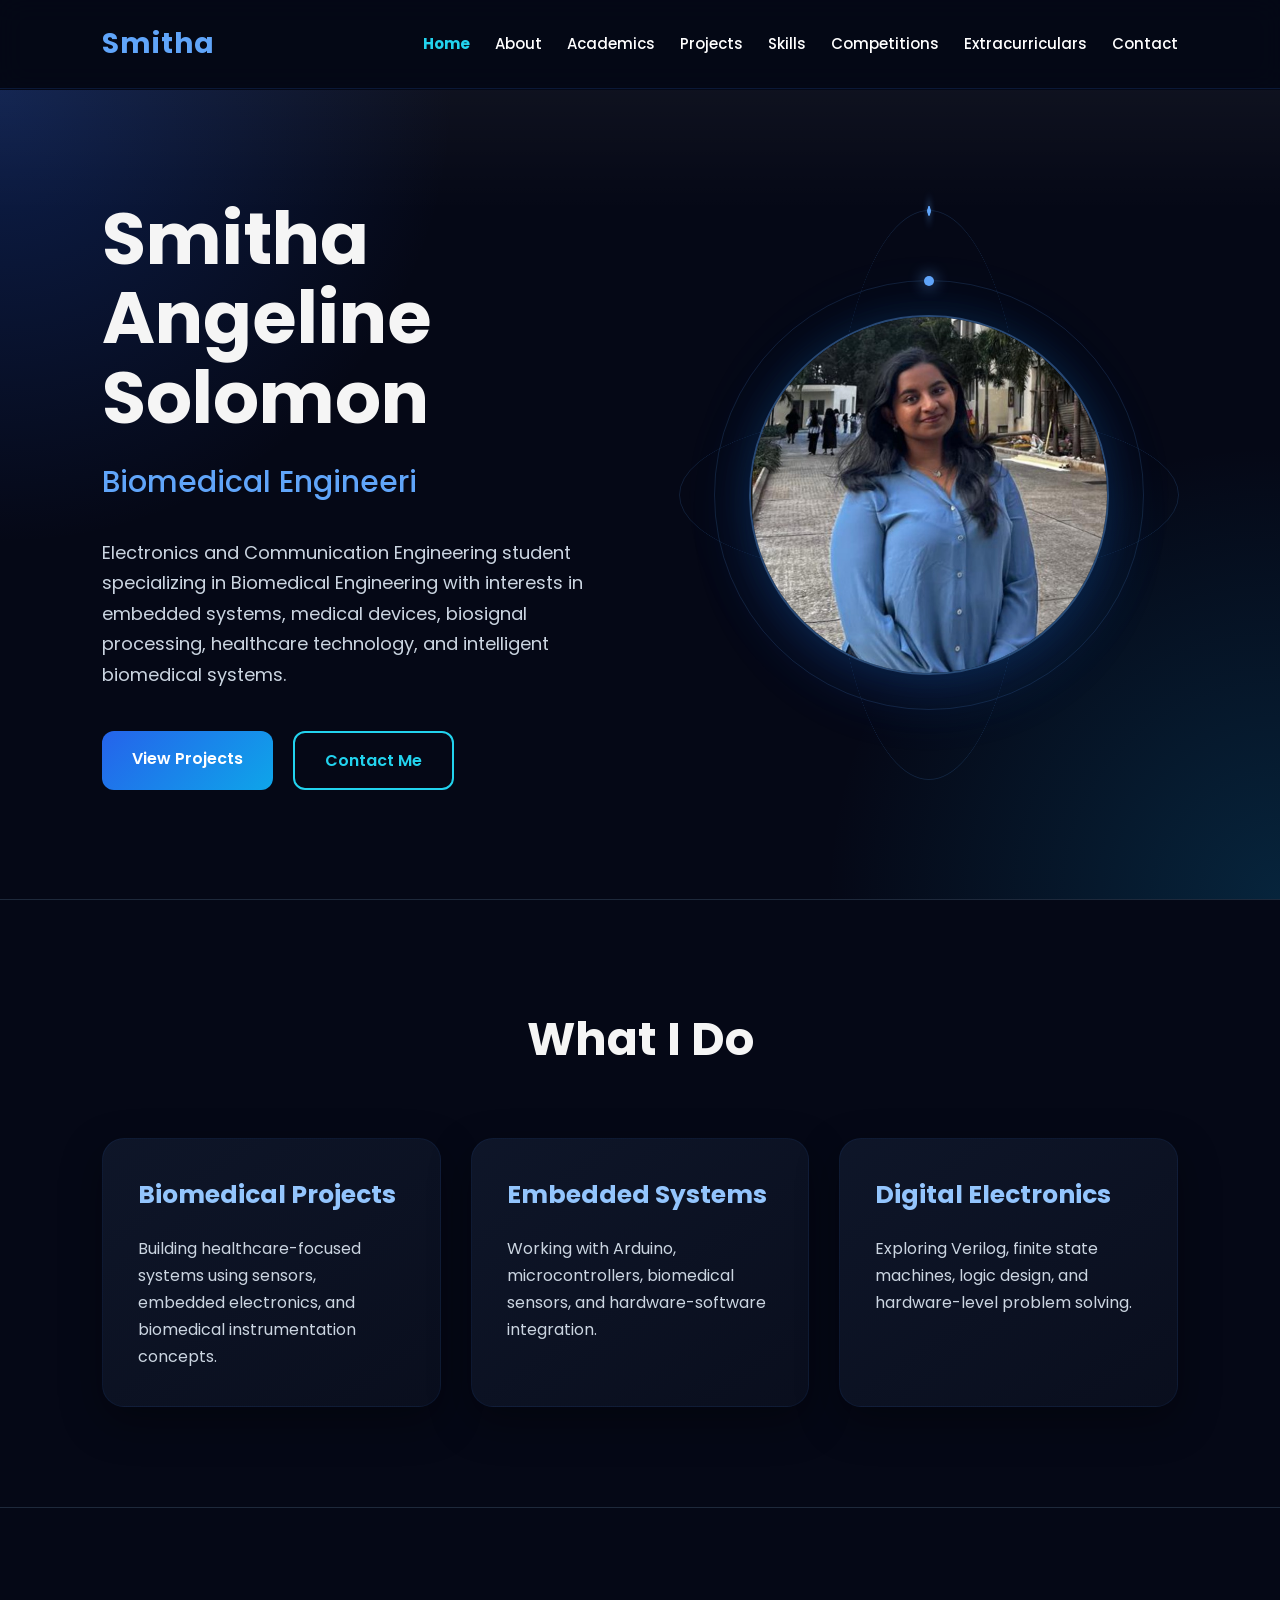
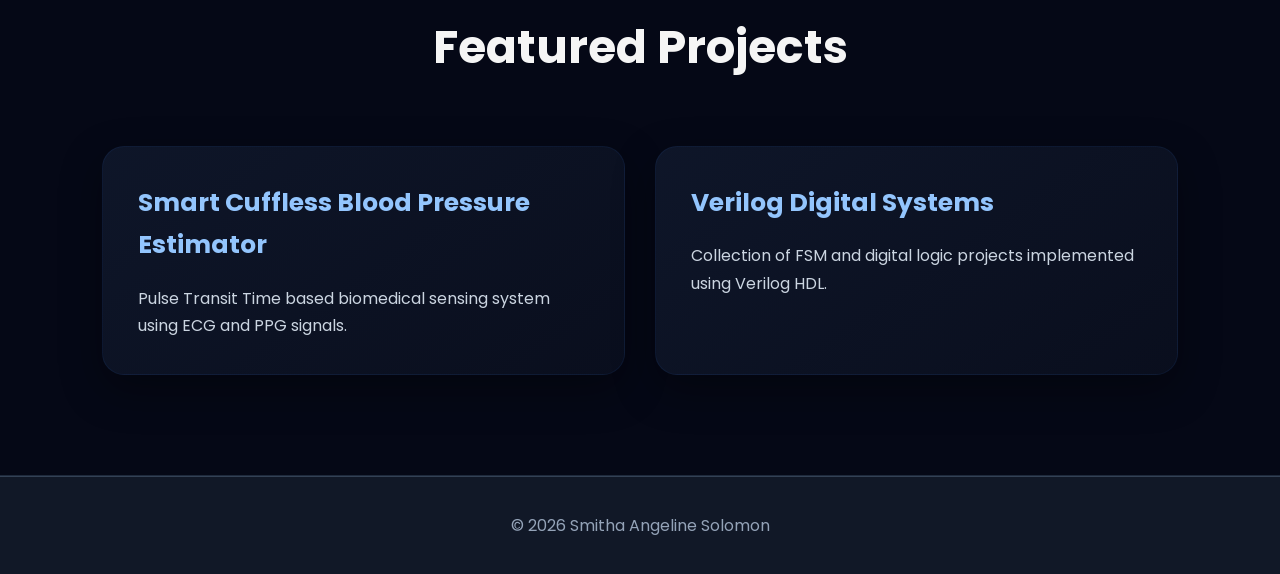
==== index.html @ 2425f406 "New Additions" ====
<!DOCTYPE html>
<html lang="en">

<head>
  <meta charset="UTF-8">
  <meta name="viewport" content="width=device-width, initial-scale=1.0">

  <title>Smitha Angeline Solomon | Portfolio</title>

  <link rel="stylesheet" href="style.css">
</head>

<body>

  <!-- NAVBAR -->

  <nav>
    <div class="logo">
      Smitha
    </div>

    <ul>
      <li><a href="index.html">Home</a></li>
      <li><a href="about.html">About</a></li>
      <li><a href="academics.html">Academics</a></li>
      <li><a href="projects.html">Projects</a></li>
      <li><a href="skills.html">Skills</a></li>
      <li><a href="competitions.html">Competitions</a></li>
      <li><a href="extracurriculars.html">Extracurriculars</a></li>
      <li><a href="contact.html">Contact</a></li>
    </ul>
  </nav>

  <!-- HERO SECTION -->

  <section class="hero">

    <div class="hero-text">

      <h1>
        Smitha Angeline Solomon
      </h1>

      <h2>
      </h2>

      <p>
        Electronics and Communication Engineering student specializing in Biomedical Engineering with interests in embedded systems, medical devices, biosignal processing, healthcare technology, and intelligent biomedical systems.
      </p>

      <div class="hero-buttons">

        <a href="projects.html" class="btn">
          View Projects
        </a>

        <a href="contact.html" class="btn-secondary">
          Contact Me
        </a>

      </div>

    </div>

    <div class="hero-image">

  <!-- GLOW -->

  <div class="profile-glow"></div>

  <!-- ORBIT RINGS -->

  <div class="orbit orbit1"></div>
  <div class="orbit orbit2"></div>
  <div class="orbit orbit3"></div>



  <!-- PROFILE IMAGE -->

  <img 
    src="images/profile.jpg" 
    alt="Profile Picture"
  >

</div>

  </section>

  <!-- HIGHLIGHTS -->

  <section class="highlights">

    <h2 class="section-title">
      What I Do
    </h2>

    <div class="card-container">

      <div class="card">

        <h3>
          Biomedical Projects
        </h3>

        <p>
          Building healthcare-focused systems using sensors, embedded electronics, and biomedical instrumentation concepts.
        </p>

      </div>

      <div class="card">

        <h3>
          Embedded Systems
        </h3>

        <p>
          Working with Arduino, microcontrollers, biomedical sensors, and hardware-software integration.
        </p>

      </div>

      <div class="card">

        <h3>
          Digital Electronics
        </h3>

        <p>
          Exploring Verilog, finite state machines, logic design, and hardware-level problem solving.
        </p>

      </div>

    </div>

  </section>

  <!-- FEATURED PROJECTS -->

  <section class="featured-projects">

    <h2 class="section-title">
      Featured Projects
    </h2>

    <div class="card-container">

      <div class="project-card">

        <h3>
          Smart Cuffless Blood Pressure Estimator
        </h3>

        <p>
          Pulse Transit Time based biomedical sensing system using ECG and PPG signals.
        </p>

      </div>

      <div class="project-card">

        <h3>
          Verilog Digital Systems
        </h3>

        <p>
          Collection of FSM and digital logic projects implemented using Verilog HDL.
        </p>

      </div>

    </div>

  </section>

  <!-- FOOTER -->

  <footer>

    <p>
      © 2026 Smitha Angeline Solomon
    </p>

  </footer>

  <script src="script.js"></script>

</body>

</html>
---- style.css ----
@import url('https://fonts.googleapis.com/css2?family=Poppins:wght@300;400;500;600;700&display=swap');

/* ========================================= */
/* GLOBAL RESET */
/* ========================================= */

* {
  margin: 0;
  padding: 0;
  box-sizing: border-box;
}

/* ========================================= */
/* BODY */
/* ========================================= */

body {
  background: #050816;

  color: #f5f5f5;

  font-family: 'Poppins', sans-serif;

  line-height: 1.7;

  overflow-x: hidden;

  padding-top: 90px;
}

/* ========================================= */
/* NAVBAR */
/* ========================================= */

nav {
  width: 100%;

  background: rgba(5, 8, 22, 0.88);

  backdrop-filter: blur(14px);

  border-bottom: 1px solid rgba(59, 130, 246, 0.15);

  display: flex;
  justify-content: space-between;
  align-items: center;

  padding: 20px 8%;

  position: fixed;
  top: 0;
  left: 0;

  z-index: 1000;
}

.logo {
  font-size: 28px;
  font-weight: 700;

  color: #60a5fa;

  letter-spacing: 1px;
}

nav ul {
  display: flex;

  align-items: center;

  gap: 25px;

  list-style: none;

  flex-wrap: wrap;
}

nav ul li a {
  text-decoration: none;

  color: white;

  font-size: 15px;
  font-weight: 500;

  transition: 0.3s ease;
}

nav ul li a:hover {
  color: #22d3ee;
}

/* ========================================= */
/* HERO SECTION */
/* ========================================= */

.hero {
  min-height: 90vh;

  display: flex;
  justify-content: space-between;
  align-items: center;

  gap: 80px;

  padding: 100px 8%;

  background:
    radial-gradient(circle at top left, rgba(37, 99, 235, 0.25), transparent 30%),
    radial-gradient(circle at bottom right, rgba(14, 165, 233, 0.18), transparent 30%),
    linear-gradient(to bottom, rgba(255,255,255,0.04), transparent 15%),
    #050816;
}

.hero-text {
  flex: 1;
}

.hero-text h1 {
  font-size: 72px;

  line-height: 1.1;

  margin-bottom: 20px;
}

.hero-text h2 {
  color: #60a5fa;

  font-size: 30px;

  margin-bottom: 30px;

  font-weight: 500;
}

.hero-text p {
  color: #cbd5e1;

  font-size: 18px;

  max-width: 700px;

  margin-bottom: 40px;
}

/* ========================================= */
/* HERO BUTTONS */
/* ========================================= */

.hero-buttons {
  display: flex;
  gap: 20px;

  flex-wrap: wrap;
}

.btn,
.btn-secondary {
  padding: 14px 30px;

  border-radius: 12px;

  text-decoration: none;

  font-weight: 600;

  transition: 0.3s ease;
}

.btn {
  background: linear-gradient(
    135deg,
    #2563eb,
    #0ea5e9
  );

  color: white;
}

.btn:hover {
  transform: translateY(-5px);

  box-shadow:
    0 15px 35px rgba(37, 99, 235, 0.35);
}

.btn-secondary {
  border: 2px solid #22d3ee;
  color: #22d3ee;
}

.btn-secondary:hover {
  background-color: #22d3ee;
  color: black;

  transform: translateY(-5px);
}

/* ========================================= */
/* HERO IMAGE */
/* ========================================= */

.hero-image {
  flex: 1;

  display: flex;
  justify-content: center;
  align-items: center;

  position: relative;
  overflow: visible;
}

/* ========================================= */
/* MOVING GLOW */
/* ========================================= */

.profile-glow {
  position: absolute;

  width: 420px;
  height: 420px;

  border-radius: 50%;

  background:
    radial-gradient(
      circle,
      rgba(37, 99, 235, 0.35),
      rgba(14, 165, 233, 0.12),
      transparent 70%
    );

  filter: blur(30px);

  z-index: 0;

  transition:
    transform 0.15s ease-out,
    opacity 0.3s ease;
}

/* ========================================= */
/* PROFILE IMAGE */
/* ========================================= */

.hero-image img {
  width: 360px;
  height: 360px;

  object-fit: cover;
  object-position: center;

  border-radius: 50%;

  border: 2px solid rgba(96, 165, 250, 0.4);

  box-shadow:
    0 20px 60px rgba(37, 99, 235, 0.18),
    0 0 40px rgba(14, 165, 233, 0.08);

  transition: 0.4s ease;

  position: relative;

  z-index: 2;
}

.hero-image img:hover {
  transform: scale(1.03);
}

.hero-image img {
  width: 360px;
  height: 360px;

  object-fit: cover;
  object-position: center;

  border-radius: 50%;

  border: 2px solid rgba(96, 165, 250, 0.4);

  box-shadow:
    0 20px 60px rgba(37, 99, 235, 0.18),
    0 0 40px rgba(14, 165, 233, 0.08);

  transition: 0.4s ease;
}

/* ========================================= */
/* GENERAL SECTIONS */
/* ========================================= */

section {
  padding: 100px 8%;

  border-bottom: 1px solid #1e293b;
}

.section-title {
  text-align: center;

  font-size: 46px;

  margin-bottom: 60px;
}

/* ========================================= */
/* PROJECT IMAGE */
/* ========================================= */

.project-image {
  width: 100%;
  height: 220px;

  object-fit: cover;

  border-radius: 14px;

  margin-bottom: 20px;

  border: 1px solid #334155;
}

/* ========================================= */
/* PROJECT LINKS */
/* ========================================= */

.project-links {
  margin-top: 25px;

  display: flex;
  gap: 15px;

  flex-wrap: wrap;
}

/* ========================================= */
/* GITHUB BUTTON */
/* ========================================= */

.github-btn {
  display: flex;
  align-items: center;
  gap: 10px;

  background-color: #0f172a;

  padding: 12px 18px;

  border-radius: 12px;

  text-decoration: none;

  color: white;

  font-weight: 500;

  border: 1px solid #334155;

  transition: 0.3s ease;
}

.github-btn:hover {
  border-color: #22d3ee;

  transform: translateY(-3px);
}

/* ========================================= */
/* GITHUB ICON */
/* ========================================= */

.github-btn {
  display: inline-flex;

  align-items: center;
  justify-content: center;

  gap: 12px;

  background: rgba(15, 23, 42, 0.9);

  padding: 14px 20px;

  border-radius: 14px;

  text-decoration: none;

  color: white;

  font-weight: 600;

  border: 1px solid rgba(59, 130, 246, 0.15);

  transition: 0.3s ease;
}
.github-btn:hover {
  background: rgba(30, 41, 59, 0.95);

  border-color: rgba(96, 165, 250, 0.4);

  transform: translateY(-4px);

  box-shadow:
    0 10px 25px rgba(37, 99, 235, 0.15);
}

.github-icon {
  width: 22px;
  height: 22px;

  display: flex;
  align-items: center;
  justify-content: center;

  color: white;

  flex-shrink: 0;
}

.github-icon svg {
  width: 100%;
  height: 100%;
}

/* ========================================= */
/* CARD LAYOUT */
/* ========================================= */

.card-container {
  display: grid;

  grid-template-columns: repeat(auto-fit, minmax(300px, 1fr));

  gap: 30px;
}

/* ========================================= */
/* CARDS */
/* ========================================= */

.card,
.project-card {
  background:
    linear-gradient(
      145deg,
      rgba(15, 23, 42, 0.95),
      rgba(10, 15, 30, 0.95)
    );

  border: 1px solid rgba(59, 130, 246, 0.08);

  padding: 35px;

  border-radius: 22px;

  transition: all 0.35s ease;

  box-shadow:
    0 15px 40px rgba(0,0,0,0.35);

  opacity: 0;
  transform: translateY(30px);
}

.card.show,
.project-card.show {
  opacity: 1;
  transform: translateY(0);
}

.card:hover,
.project-card:hover {
  transform: translateY(-10px);

  border-color: rgba(96, 165, 250, 0.35);

  box-shadow:
    0 20px 50px rgba(37, 99, 235, 0.12);
}

.card h3,
.project-card h3 {
  color: #93c5fd;

  margin-bottom: 18px;

  font-size: 25px;
}

.card p,
.project-card p,
.card li,
.project-card li {
  color: #cbd5e1;
}

/* ========================================= */
/* PROJECT IMAGES */
/* ========================================= */

.project-card img {
  width: 100%;

  border-radius: 14px;

  margin-bottom: 20px;
}

/* ========================================= */
/* LISTS */
/* ========================================= */

.skills-list,
.course-list {
  padding-left: 20px;
}

.skills-list li,
.course-list li {
  margin-bottom: 12px;
}

/* ========================================= */
/* CONTACT FORM */
/* ========================================= */

form {
  display: flex;
  flex-direction: column;

  gap: 20px;
}

.input-field {
  width: 100%;

  padding: 16px;

  border: none;
  border-radius: 12px;

  background-color: #334155;

  color: white;

  font-size: 16px;

  outline: none;
}

.input-field::placeholder {
  color: #cbd5e1;
}

textarea {
  resize: vertical;
}

/* ========================================= */
/* FOOTER */
/* ========================================= */

footer {
  text-align: center;

  padding: 35px;

  background-color: #111827;

  border-top: 1px solid #334155;
}

footer p {
  color: #94a3b8;
}

/* ========================================= */
/* SCROLL BUTTON */
/* ========================================= */

#scrollTopBtn {
  position: fixed;

  bottom: 30px;
  right: 30px;

  width: 55px;
  height: 55px;

  border-radius: 50%;

  border: none;

  background-color: #22d3ee;

  color: black;

  font-size: 24px;
  font-weight: bold;

  cursor: pointer;

  display: none;

  transition: 0.3s ease;

  z-index: 1000;
}

#scrollTopBtn:hover {
  transform: scale(1.1);
}

/* ========================================= */
/* RESPONSIVE DESIGN */
/* ========================================= */

@media (max-width: 1000px) {

  .hero {
    flex-direction: column;

    text-align: center;
  }

  .hero-buttons {
    justify-content: center;
  }

  .hero-text h1 {
    font-size: 52px;
  }

  .hero-text h2 {
    font-size: 26px;
  }

  .hero-image img {
    width: 280px;
    height: 280px;
  }

}

@media (max-width: 750px) {

  nav {
    flex-direction: column;

    gap: 20px;
  }

  nav ul {
    justify-content: center;
  }

  .hero-text h1 {
    font-size: 42px;
  }

  .section-title {
    font-size: 36px;
  }

  .card,
  .project-card {
    padding: 28px;
  }

}
/* ========================================= */
/* ORBIT RINGS */
/* ========================================= */

.orbit {
  position: absolute;

  border-radius: 50%;

  border: 1px solid rgba(96, 165, 250, 0.15);

  z-index: 1;

  animation: rotateOrbit linear infinite;
}

/* RING 1 */

.orbit1 {
  width: 430px;
  height: 430px;

  animation-duration: 18s;
}

/* RING 2 */

.orbit2 {
  width: 500px;
  height: 500px;

  animation-duration: 24s;

  transform: rotateX(70deg);
}

/* RING 3 */

.orbit3 {
  width: 570px;
  height: 570px;

  animation-duration: 30s;

  transform: rotateY(70deg);
}



/* ========================================= */
/* ORBIT ANIMATION */
/* ========================================= */

@keyframes rotateOrbit {

  from {
    transform: rotate(0deg);
  }

  to {
    transform: rotate(360deg);
  }

}

/* ========================================= */
/* PARTICLE BASE */
/* ========================================= */

.orbit {
  position: absolute;

  border-radius: 50%;

  border: 1px solid rgba(96, 165, 250, 0.15);

  display: flex;
  justify-content: center;
  align-items: center;

  animation: rotateOrbit linear infinite;
}

/* ========================================= */
/* PARTICLES INSIDE RINGS */
/* ========================================= */

.orbit::before {
  content: "";

  position: absolute;

  top: -5px;

  width: 10px;
  height: 10px;

  border-radius: 50%;

  background: #60a5fa;

  box-shadow:
    0 0 15px rgba(96, 165, 250, 0.9);
}

/* ========================================= */
/* RING 1 */
/* ========================================= */

.orbit1 {
  width: 430px;
  height: 430px;

  animation-duration: 12s;
}

/* ========================================= */
/* RING 2 */
/* ========================================= */

.orbit2 {
  width: 500px;
  height: 500px;

  animation-duration: 18s;

  animation-direction: reverse;
}

/* ========================================= */
/* RING 3 */
/* ========================================= */

.orbit3 {
  width: 570px;
  height: 570px;

  animation-duration: 24s;
}
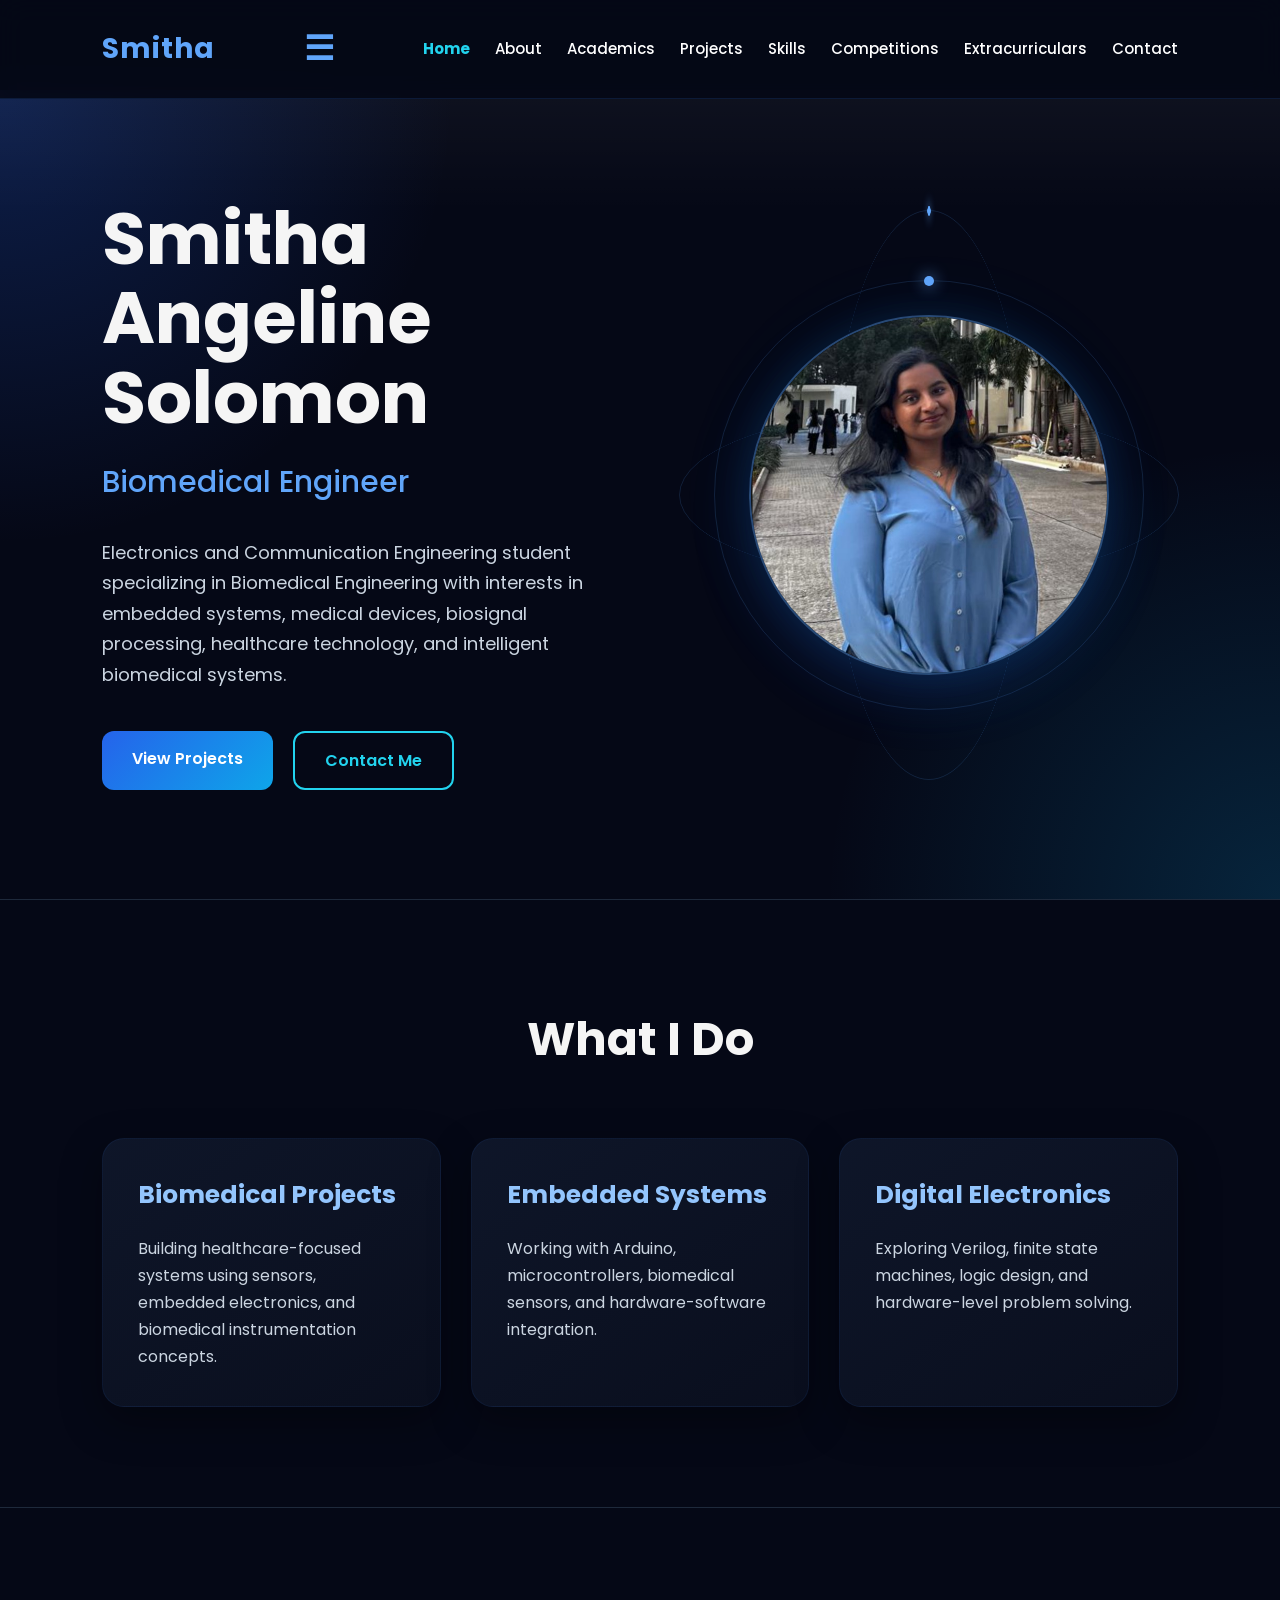
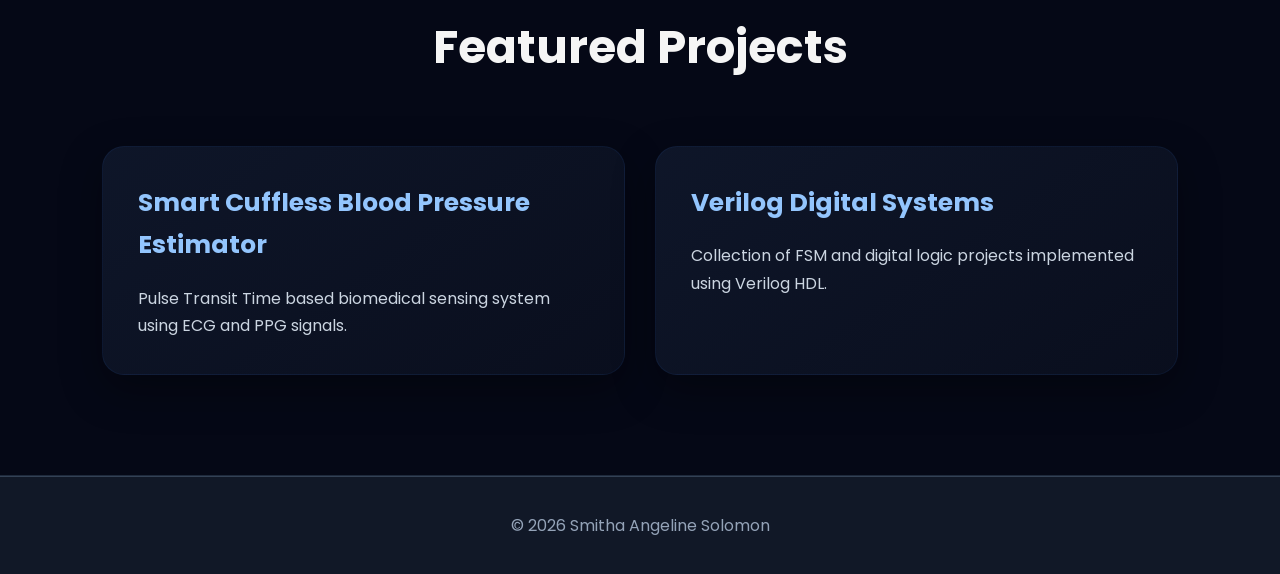
==== commit b7c38be5: "link updation" ====
--- a/index.html
+++ b/index.html
@@ -7,6 +7,11 @@
 
   <title>Smitha Angeline Solomon | Portfolio</title>
 
+  <link
+  rel="stylesheet"
+  href="https://cdnjs.cloudflare.com/ajax/libs/font-awesome/6.5.1/css/all.min.css"
+/>
+
   <link rel="stylesheet" href="style.css">
 </head>
 
@@ -18,6 +23,11 @@
     <div class="logo">
       Smitha
     </div>
+    <div class="menu-toggle">
+
+  ☰
+
+</div>
 
     <ul>
       <li><a href="index.html">Home</a></li>
--- a/style.css
+++ b/style.css
@@ -810,4 +810,342 @@
   height: 570px;
 
   animation-duration: 24s;
+}
+
+/* ========================================= */
+/* MOBILE NAVIGATION */
+/* ========================================= */
+
+@media screen and (max-width: 768px) {
+
+  nav {
+    padding: 18px 6%;
+
+    flex-direction: row;
+  }
+
+  .menu-toggle {
+    display: block;
+  }
+
+  nav ul {
+    position: absolute;
+
+    top: 100%;
+
+    left: 0;
+
+    width: 100%;
+
+    background: rgba(5, 8, 22, 0.98);
+
+    backdrop-filter: blur(12px);
+
+    flex-direction: column;
+
+    gap: 25px;
+
+    padding: 30px 0;
+
+    display: none;
+  }
+
+  nav ul.active {
+    display: flex;
+  }
+
+  nav ul li a {
+    font-size: 18px;
+  }
+
+  /* HERO */
+
+  .hero {
+  flex-direction: column;
+
+  text-align: center;
+
+  gap: 90px;
+
+  padding-top: 60px;
+}
+
+  .hero-text h1 {
+    font-size: 42px;
+
+    line-height: 1.1;
+  }
+
+  .hero-text h2 {
+    font-size: 22px;
+  }
+
+  .hero-text p {
+    font-size: 16px;
+  }
+
+  .hero-buttons {
+    justify-content: center;
+  }
+
+  /* PROFILE IMAGE */
+
+  .hero-image img {
+    width: 200px;
+    height: 200px;
+  }
+
+  /* ORBITS */
+
+  .orbit1 {
+  width: 250px;
+  height: 250px;
+}
+
+  .orbit2 {
+  width: 300px;
+  height: 300px;
+}
+
+  .orbit3 {
+  width: 350px;
+  height: 350px;
+}
+
+  .profile-glow {
+    width: 280px;
+    height: 280px;
+  }
+
+}
+/* ========================================= */
+/* HAMBURGER MENU */
+/* ========================================= */
+
+.menu-toggle {
+  display: block;
+
+  font-size: 34px;
+
+  font-weight: 700;
+
+  color: #60a5fa;
+
+  cursor: pointer;
+
+  z-index: 2000;
+
+  user-select: none;
+}
+/* ========================================= */
+/* ACADEMIC CARDS */
+/* ========================================= */
+
+.academic-card {
+
+  position: relative;
+
+  overflow: hidden;
+
+  background:
+    linear-gradient(
+      145deg,
+      rgba(15, 23, 42, 0.98),
+      rgba(5, 10, 25, 0.98)
+    );
+
+  border: 1px solid rgba(96, 165, 250, 0.12);
+
+  border-radius: 28px;
+
+  padding: 40px;
+
+  transition: 0.4s ease;
+
+  box-shadow:
+    0 20px 50px rgba(0,0,0,0.35);
+
+}
+
+.academic-card:hover {
+
+  transform: translateY(-10px);
+
+  border-color: rgba(96, 165, 250, 0.35);
+
+  box-shadow:
+    0 25px 60px rgba(37, 99, 235, 0.16);
+
+}
+
+/* ========================================= */
+/* SMALL TOP LABEL */
+/* ========================================= */
+
+.academic-top {
+
+  color: #60a5fa;
+
+  font-size: 14px;
+
+  letter-spacing: 2px;
+
+  font-weight: 600;
+
+  margin-bottom: 18px;
+}
+
+/* ========================================= */
+/* TITLE */
+/* ========================================= */
+
+.academic-card h3 {
+
+  font-size: 42px;
+
+  color: white;
+
+  margin-bottom: 25px;
+
+  line-height: 1.1;
+}
+
+/* ========================================= */
+/* DESCRIPTION */
+/* ========================================= */
+
+.academic-card p {
+
+  color: #cbd5e1;
+
+  font-size: 17px;
+
+  line-height: 1.8;
+
+  margin-bottom: 40px;
+}
+
+/* ========================================= */
+/* GLOWING SCORE */
+/* ========================================= */
+
+.glow-score {
+
+  font-size: clamp(52px, 5vw, 68px);
+
+  font-weight: 700;
+
+  line-height: 1;
+
+  background:
+    linear-gradient(
+      180deg,
+      #ffffff,
+      #93c5fd
+    );
+
+  background-clip: text;
+
+  -webkit-background-clip: text;
+  -webkit-text-fill-color: transparent;
+
+  color: transparent;
+
+  text-shadow:
+    0 0 12px rgba(96, 165, 250, 0.35),
+    0 0 28px rgba(37, 99, 235, 0.18);
+
+  margin-bottom: 12px;
+}
+
+
+
+/* ========================================= */
+/* SCORE LABEL */
+/* ========================================= */
+
+.score-subtext {
+
+  color: #60a5fa;
+
+  font-size: 18px;
+
+  font-weight: 500;
+}
+
+/* ========================================= */
+/* MOBILE */
+/* ========================================= */
+
+@media screen and (max-width: 768px) {
+
+  .academic-card {
+
+    padding: 30px;
+  }
+
+  .academic-card h3 {
+
+    font-size: 34px;
+  }
+
+  .glow-score {
+
+    font-size: 72px;
+  }
+
+}
+
+#form-status {
+
+  margin-top: 20px;
+
+  font-size: 16px;
+
+  font-weight: 500;
+}
+
+.contact-link {
+
+  display: flex;
+
+  align-items: center;
+
+  gap: 12px;
+
+  padding: 14px 24px;
+
+  border-radius: 16px;
+
+  text-decoration: none;
+
+  color: white;
+
+  font-weight: 600;
+
+  background:
+    rgba(15, 23, 42, 0.95);
+
+  border:
+    1px solid rgba(96, 165, 250, 0.15);
+
+  transition: 0.3s ease;
+}
+
+.contact-link:hover {
+
+  transform: translateY(-4px);
+
+  border-color:
+    rgba(96, 165, 250, 0.4);
+
+  box-shadow:
+    0 10px 25px rgba(37, 99, 235, 0.15);
+}
+
+.contact-link i {
+
+  font-size: 20px;
+
+  color: #60a5fa;
 }
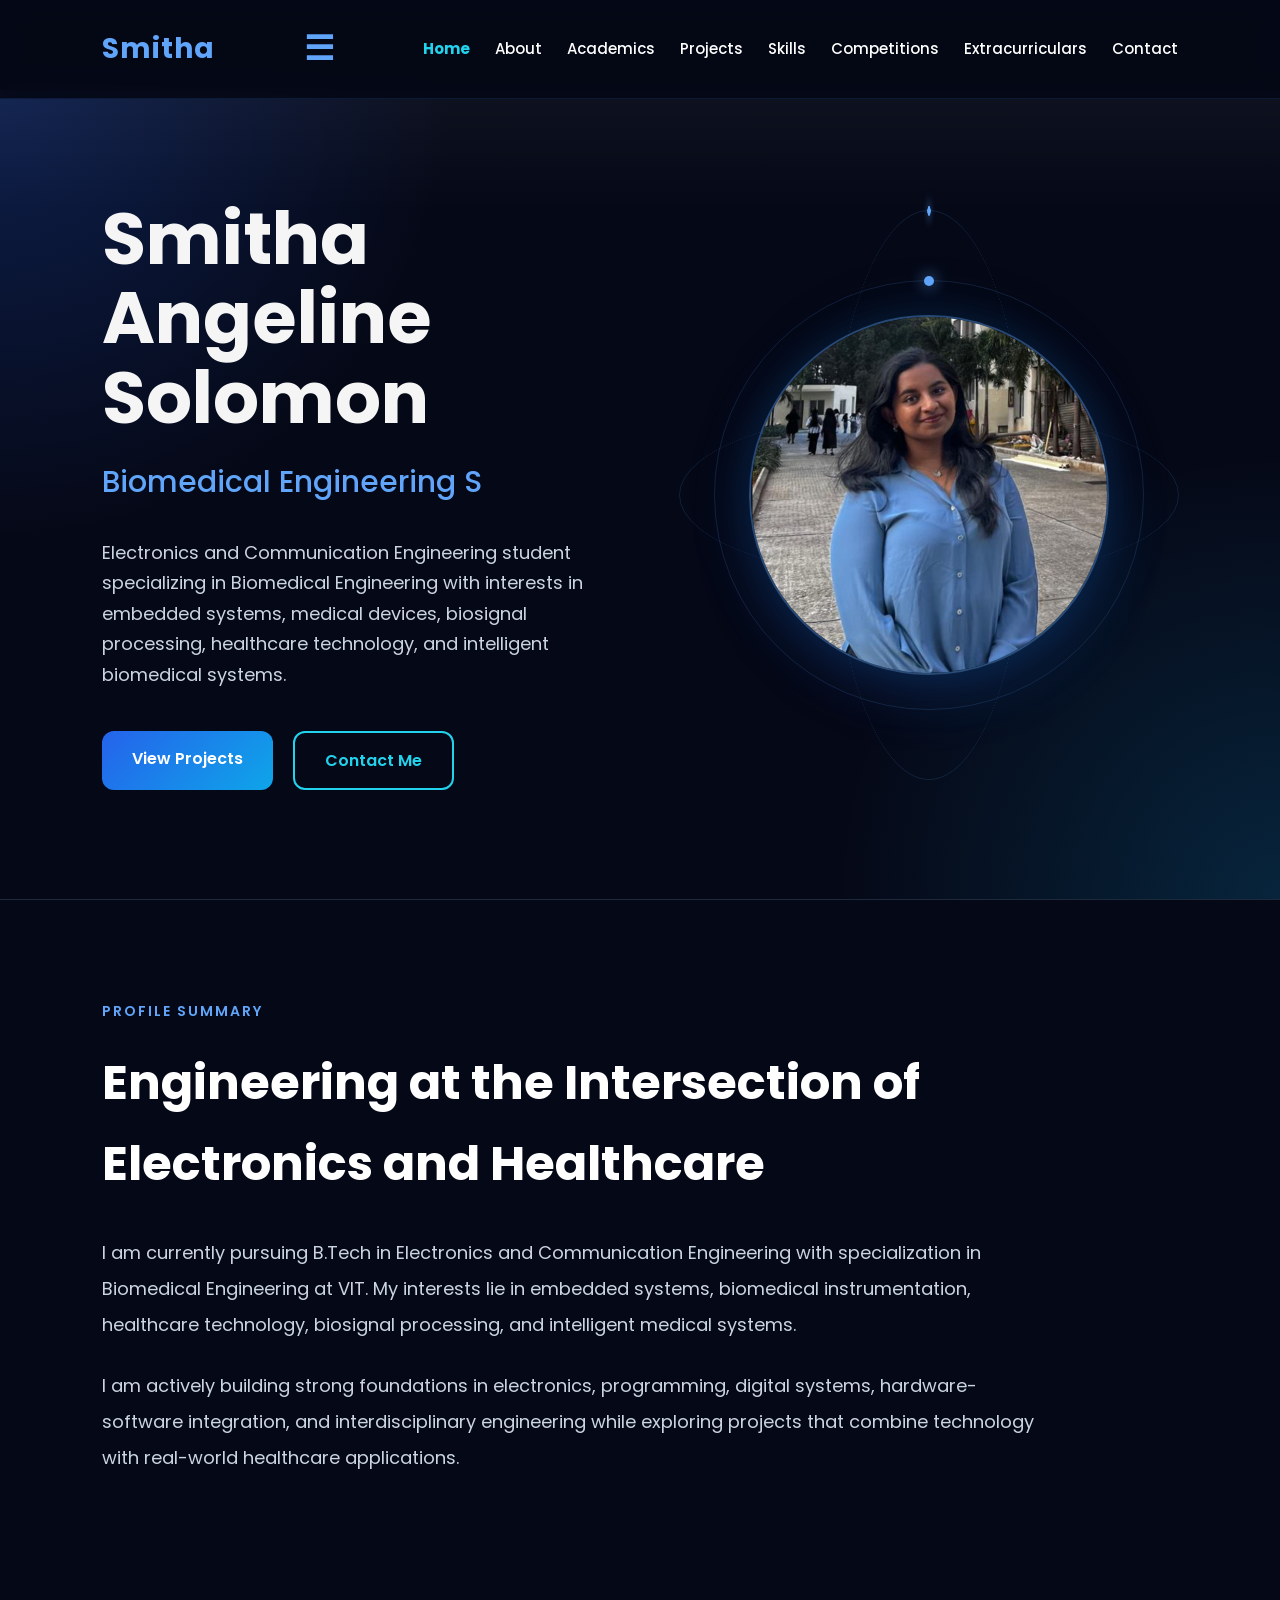
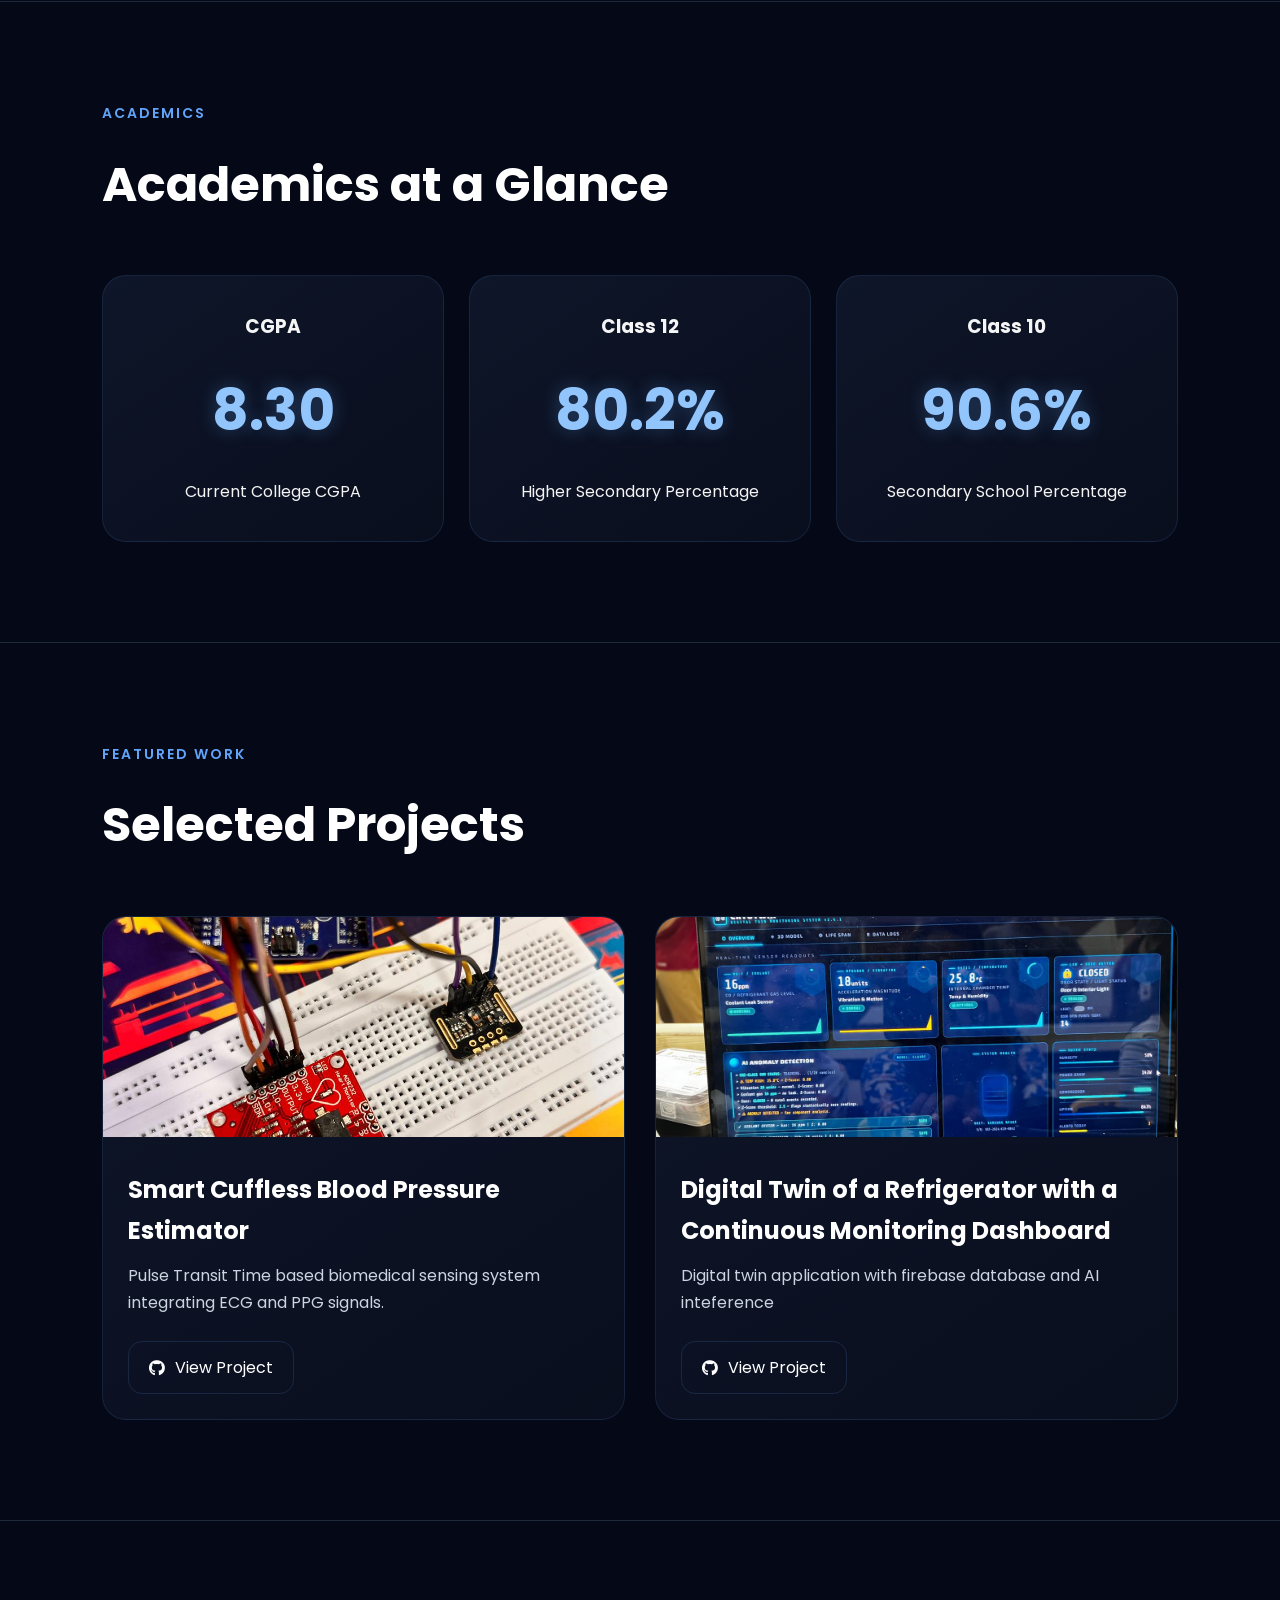
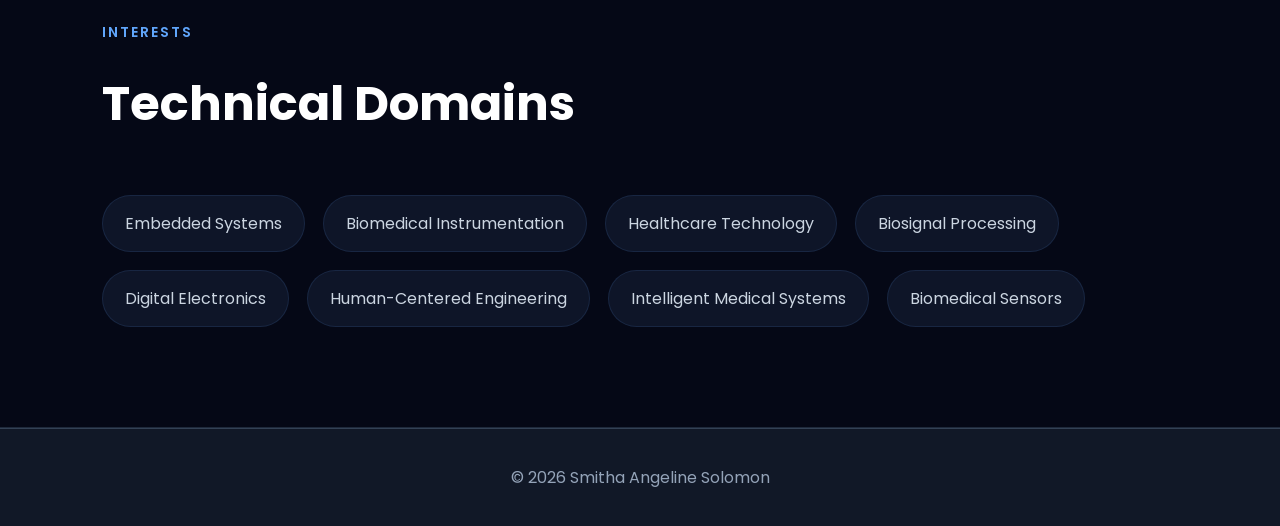
==== commit 0b1cbf8b: "new index" ====
--- a/index.html
+++ b/index.html
@@ -97,91 +97,247 @@
 
   </section>
 
-  <!-- HIGHLIGHTS -->
-
-  <section class="highlights">
-
-    <h2 class="section-title">
-      What I Do
+ <!-- ========================================= -->
+<!-- PROFESSIONAL SUMMARY -->
+<!-- ========================================= -->
+
+<section class="homepage-summary">
+
+  <div class="homepage-container">
+
+    <div class="section-tag">
+      PROFILE SUMMARY
+    </div>
+
+    <h2>
+      Engineering at the Intersection of Electronics and Healthcare
     </h2>
 
-    <div class="card-container">
-
-      <div class="card">
-
-        <h3>
-          Biomedical Projects
-        </h3>
-
-        <p>
-          Building healthcare-focused systems using sensors, embedded electronics, and biomedical instrumentation concepts.
-        </p>
-
+    <p>
+      I am currently pursuing B.Tech in Electronics and Communication Engineering with specialization in Biomedical Engineering at VIT. My interests lie in embedded systems, biomedical instrumentation, healthcare technology, biosignal processing, and intelligent medical systems.
+    </p>
+
+    <p>
+      I am actively building strong foundations in electronics, programming, digital systems, hardware-software integration, and interdisciplinary engineering while exploring projects that combine technology with real-world healthcare applications.
+    </p>
+
+  </div>
+
+</section>
+
+<!-- ========================================= -->
+<!-- ACADEMICS SNAPSHOT -->
+<!-- ========================================= -->
+
+<section class="quick-academics">
+
+  <div class="section-heading">
+
+    <div class="section-tag">
+      ACADEMICS
+    </div>
+
+    <h2>
+      Academics at a Glance
+    </h2>
+
+  </div>
+
+  <div class="quick-academic-grid">
+
+    <div class="quick-academic-card">
+
+      <h3>
+        CGPA
+      </h3>
+
+      <div class="quick-score">
+        8.30
       </div>
 
-      <div class="card">
-
-        <h3>
-          Embedded Systems
-        </h3>
-
-        <p>
-          Working with Arduino, microcontrollers, biomedical sensors, and hardware-software integration.
-        </p>
-
+      <p>
+        Current College CGPA
+      </p>
+
+    </div>
+
+    <div class="quick-academic-card">
+
+      <h3>
+        Class 12
+      </h3>
+
+      <div class="quick-score">
+        80.2%
       </div>
 
-      <div class="card">
-
-        <h3>
-          Digital Electronics
-        </h3>
-
-        <p>
-          Exploring Verilog, finite state machines, logic design, and hardware-level problem solving.
-        </p>
-
+      <p>
+        Higher Secondary Percentage
+      </p>
+
+    </div>
+
+    <div class="quick-academic-card">
+
+      <h3>
+        Class 10
+      </h3>
+
+      <div class="quick-score">
+        90.6%
       </div>
 
-    </div>
-
-  </section>
-
-  <!-- FEATURED PROJECTS -->
-
-  <section class="featured-projects">
-
-    <h2 class="section-title">
-      Featured Projects
+      <p>
+        Secondary School Percentage
+      </p>
+
+    </div>
+
+  </div>
+
+</section>
+
+<!-- ========================================= -->
+<!-- FEATURED PROJECTS -->
+<!-- ========================================= -->
+
+<section class="featured-projects">
+
+  <div class="section-heading">
+
+    <div class="section-tag">
+      FEATURED WORK
+    </div>
+
+    <h2>
+      Selected Projects
     </h2>
 
-    <div class="card-container">
-
-      <div class="project-card">
-
-        <h3>
-          Smart Cuffless Blood Pressure Estimator
-        </h3>
-
-        <p>
-          Pulse Transit Time based biomedical sensing system using ECG and PPG signals.
-        </p>
-
-      </div>
-
-      <div class="project-card">
-
-        <h3>
-          Verilog Digital Systems
-        </h3>
-
-        <p>
-          Collection of FSM and digital logic projects implemented using Verilog HDL.
-        </p>
-
-      </div>
-
-    </div>
+  </div>
+
+  <div class="featured-grid">
+
+    <!-- PROJECT 1 -->
+
+    <div class="featured-card">
+
+      <img
+        src="images/project1.jpeg"
+        alt="Project"
+      >
+
+      <h3>
+        Smart Cuffless Blood Pressure Estimator
+      </h3>
+
+      <p>
+        Pulse Transit Time based biomedical sensing system integrating ECG and PPG signals.
+      </p>
+
+      <a
+        href="https://github.com/Smitha-Angeline2000/ECG-Monitor"
+        target="_blank"
+        class="featured-btn"
+      >
+
+        <i class="fa-brands fa-github"></i>
+
+        View Project
+
+      </a>
+
+    </div>
+
+    <!-- PROJECT 2 -->
+
+    <div class="featured-card">
+
+      <img
+        src="images/project2.jpg"
+        alt="Project"
+      >
+
+      <h3>
+        Digital Twin of a Refrigerator with a Continuous Monitoring Dashboard
+      </h3>
+
+      <p>
+        Digital twin application with firebase database and AI inteference
+      </p>
+
+      <a
+        href="https://github.com/Smitha-Angeline2000/fridge-digital-twin"
+        target="_blank"
+        class="featured-btn"
+      >
+
+        <i class="fa-brands fa-github"></i>
+
+        View Project
+
+      </a>
+
+    </div>
+
+  </div>
+
+</section>
+
+<!-- ========================================= -->
+<!-- INTERESTS -->
+<!-- ========================================= -->
+
+<section class="interests-section">
+
+  <div class="section-heading">
+
+    <div class="section-tag">
+      INTERESTS
+    </div>
+
+    <h2>
+      Technical Domains
+    </h2>
+
+  </div>
+
+  <div class="interests-grid">
+
+    <div class="interest-pill">
+      Embedded Systems
+    </div>
+
+    <div class="interest-pill">
+      Biomedical Instrumentation
+    </div>
+
+    <div class="interest-pill">
+      Healthcare Technology
+    </div>
+
+    <div class="interest-pill">
+      Biosignal Processing
+    </div>
+
+    <div class="interest-pill">
+      Digital Electronics
+    </div>
+
+    <div class="interest-pill">
+      Human-Centered Engineering
+    </div>
+
+    <div class="interest-pill">
+      Intelligent Medical Systems
+    </div>
+
+    <div class="interest-pill">
+      Biomedical Sensors
+    </div>
+
+  </div>
+
+</section>
 
   </section>
 
--- a/style.css
+++ b/style.css
@@ -1148,4 +1148,260 @@
   font-size: 20px;
 
   color: #60a5fa;
+}
+
+/* ========================================= */
+/* EMAIL DISPLAY */
+/* ========================================= */
+
+.email-display {
+
+  margin-top: 30px;
+
+  display: flex;
+
+  align-items: center;
+
+  gap: 12px;
+
+  font-size: 18px;
+
+  color: #cbd5e1;
+
+  font-weight: 500;
+}
+
+.email-display i {
+
+  color: #60a5fa;
+
+  font-size: 20px;
+}
+
+/* ========================================= */
+/* HOMEPAGE LAYOUT */
+/* ========================================= */
+
+.homepage-container,
+.section-heading {
+  max-width: 1100px;
+  margin: auto;
+}
+
+.section-tag {
+  color: #60a5fa;
+
+  font-size: 14px;
+
+  letter-spacing: 2px;
+
+  font-weight: 600;
+
+  margin-bottom: 18px;
+}
+
+.section-heading h2,
+.homepage-summary h2 {
+  font-size: 48px;
+
+  margin-bottom: 30px;
+
+  color: white;
+}
+
+.homepage-summary p {
+  color: #cbd5e1;
+
+  font-size: 18px;
+
+  line-height: 2;
+
+  margin-bottom: 25px;
+
+  max-width: 950px;
+}
+
+/* ========================================= */
+/* QUICK ACADEMICS */
+/* ========================================= */
+
+.quick-academic-grid {
+  display: grid;
+
+  grid-template-columns: repeat(auto-fit, minmax(240px, 1fr));
+
+  gap: 25px;
+
+  margin-top: 50px;
+}
+
+.quick-academic-card {
+  background:
+    linear-gradient(
+      145deg,
+      rgba(15, 23, 42, 0.95),
+      rgba(10, 15, 30, 0.95)
+    );
+
+  border:
+    1px solid rgba(96, 165, 250, 0.12);
+
+  border-radius: 24px;
+
+  padding: 35px;
+
+  text-align: center;
+
+  transition: 0.3s ease;
+}
+
+.quick-academic-card:hover {
+  transform: translateY(-8px);
+
+  border-color:
+    rgba(96, 165, 250, 0.35);
+}
+
+.quick-score {
+  font-size: 56px;
+
+  font-weight: 700;
+
+  margin: 20px 0;
+
+  color: #93c5fd;
+
+  text-shadow:
+    0 0 18px rgba(96, 165, 250, 0.3);
+}
+
+/* ========================================= */
+/* FEATURED PROJECTS */
+/* ========================================= */
+
+.featured-grid {
+  display: grid;
+
+  grid-template-columns: repeat(auto-fit, minmax(320px, 1fr));
+
+  gap: 30px;
+
+  margin-top: 50px;
+}
+
+.featured-card {
+  background:
+    linear-gradient(
+      145deg,
+      rgba(15, 23, 42, 0.95),
+      rgba(10, 15, 30, 0.95)
+    );
+
+  border:
+    1px solid rgba(96, 165, 250, 0.12);
+
+  border-radius: 24px;
+
+  overflow: hidden;
+
+  transition: 0.3s ease;
+}
+
+.featured-card:hover {
+  transform: translateY(-10px);
+
+  border-color:
+    rgba(96, 165, 250, 0.35);
+}
+
+.featured-card img {
+  width: 100%;
+  height: 220px;
+
+  object-fit: cover;
+}
+
+.featured-card h3 {
+  padding: 25px 25px 10px;
+
+  color: white;
+
+  font-size: 24px;
+}
+
+.featured-card p {
+  padding: 0 25px;
+
+  color: #cbd5e1;
+
+  margin-bottom: 25px;
+}
+
+.featured-btn {
+  margin: 0 25px 25px;
+
+  display: inline-flex;
+
+  align-items: center;
+
+  gap: 10px;
+
+  padding: 12px 20px;
+
+  border-radius: 14px;
+
+  text-decoration: none;
+
+  color: white;
+
+  border:
+    1px solid rgba(96, 165, 250, 0.15);
+
+  transition: 0.3s ease;
+}
+
+.featured-btn:hover {
+  transform: translateY(-4px);
+
+  border-color:
+    rgba(96, 165, 250, 0.35);
+}
+
+/* ========================================= */
+/* INTERESTS */
+/* ========================================= */
+
+.interests-grid {
+  display: flex;
+
+  flex-wrap: wrap;
+
+  gap: 18px;
+
+  margin-top: 50px;
+}
+
+.interest-pill {
+  padding: 14px 22px;
+
+  border-radius: 999px;
+
+  background:
+    rgba(15, 23, 42, 0.95);
+
+  border:
+    1px solid rgba(96, 165, 250, 0.12);
+
+  color: #cbd5e1;
+
+  transition: 0.3s ease;
+}
+
+.interest-pill:hover {
+  transform: translateY(-4px);
+
+  border-color:
+    rgba(96, 165, 250, 0.35);
+
+  color: white;
 }
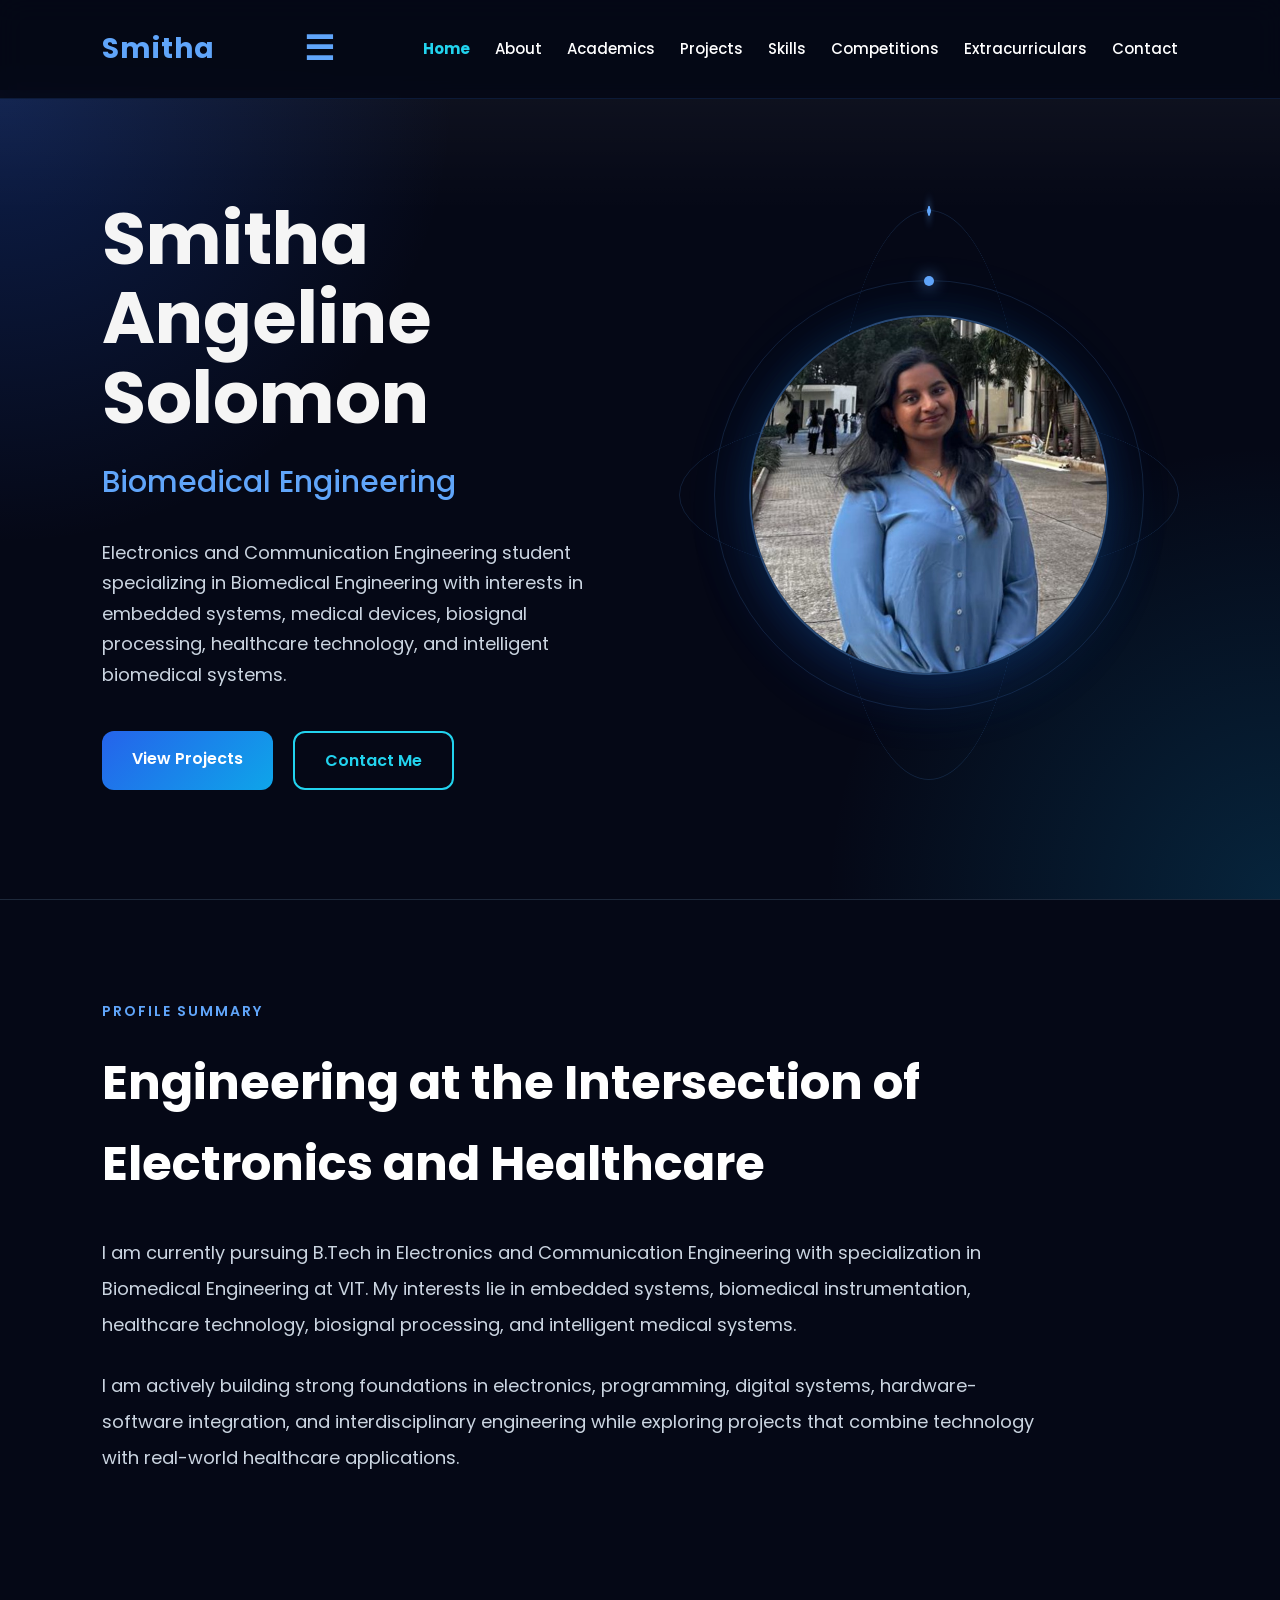
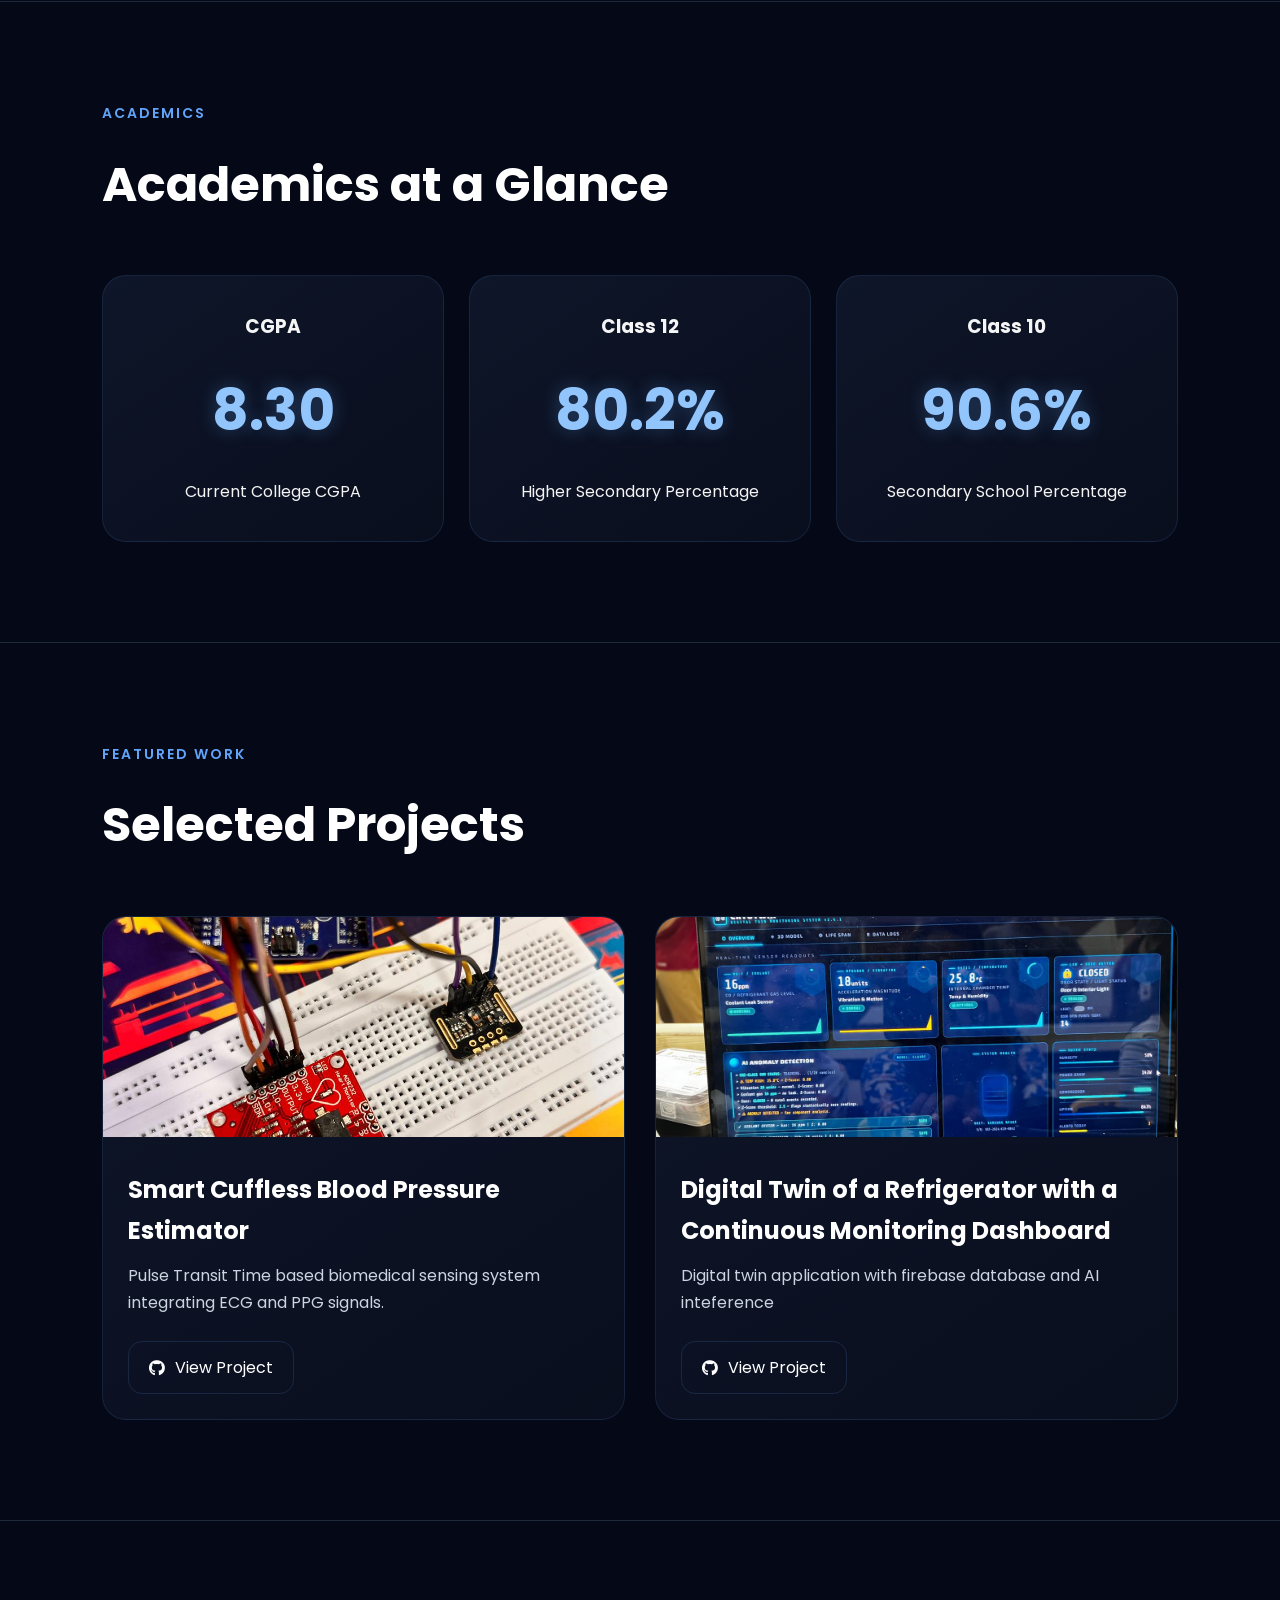
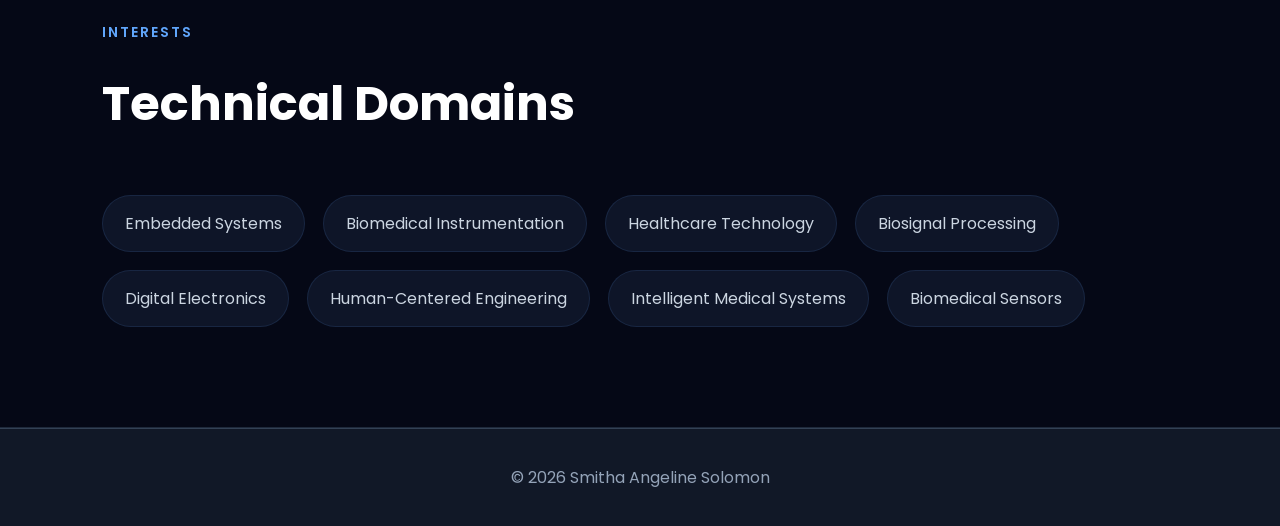
==== commit 2450c96f: "effects" ====
--- a/index.html
+++ b/index.html
@@ -101,7 +101,7 @@
 <!-- PROFESSIONAL SUMMARY -->
 <!-- ========================================= -->
 
-<section class="homepage-summary">
+<section class="homepage-summary reveal">
 
   <div class="homepage-container">
 
@@ -129,7 +129,7 @@
 <!-- ACADEMICS SNAPSHOT -->
 <!-- ========================================= -->
 
-<section class="quick-academics">
+<section class="quick-academics reveal-left">
 
   <div class="section-heading">
 
@@ -201,7 +201,7 @@
 <!-- FEATURED PROJECTS -->
 <!-- ========================================= -->
 
-<section class="featured-projects">
+<section class="featured-projects reveal-right">
 
   <div class="section-heading">
 
@@ -287,7 +287,7 @@
 <!-- INTERESTS -->
 <!-- ========================================= -->
 
-<section class="interests-section">
+<section class="interests-section reveal-scale">
 
   <div class="section-heading">
 
--- a/style.css
+++ b/style.css
@@ -1404,4 +1404,104 @@
     rgba(96, 165, 250, 0.35);
 
   color: white;
+}
+
+/* ========================================= */
+/* BASE SCROLL ANIMATIONS */
+/* ========================================= */
+
+.reveal {
+  opacity: 0;
+
+  transform: translateY(60px);
+
+  transition:
+    opacity 1s ease,
+    transform 1s ease;
+}
+
+.reveal.active {
+  opacity: 1;
+
+  transform: translateY(0);
+}
+
+.reveal-left {
+  opacity: 0;
+
+  transform: translateX(-80px);
+
+  transition:
+    opacity 1s ease,
+    transform 1s ease;
+}
+
+.reveal-left.active {
+  opacity: 1;
+
+  transform: translateX(0);
+}
+
+.reveal-right {
+  opacity: 0;
+
+  transform: translateX(80px);
+
+  transition:
+    opacity 1s ease,
+    transform 1s ease;
+}
+
+.reveal-right.active {
+  opacity: 1;
+
+  transform: translateX(0);
+}
+
+.reveal-scale {
+  opacity: 0;
+
+  transform: scale(0.85);
+
+  transition:
+    opacity 1s ease,
+    transform 1s ease;
+}
+
+.reveal-scale.active {
+  opacity: 1;
+
+  transform: scale(1);
+}
+
+.interest-pill {
+
+  animation:
+    floatPill 4s ease-in-out infinite;
+}
+
+.interest-pill:nth-child(2n) {
+
+  animation-delay: 1s;
+}
+
+.interest-pill:nth-child(3n) {
+
+  animation-delay: 2s;
+}
+
+@keyframes floatPill {
+
+  0% {
+    transform: translateY(0px);
+  }
+
+  50% {
+    transform: translateY(-6px);
+  }
+
+  100% {
+    transform: translateY(0px);
+  }
+
 }
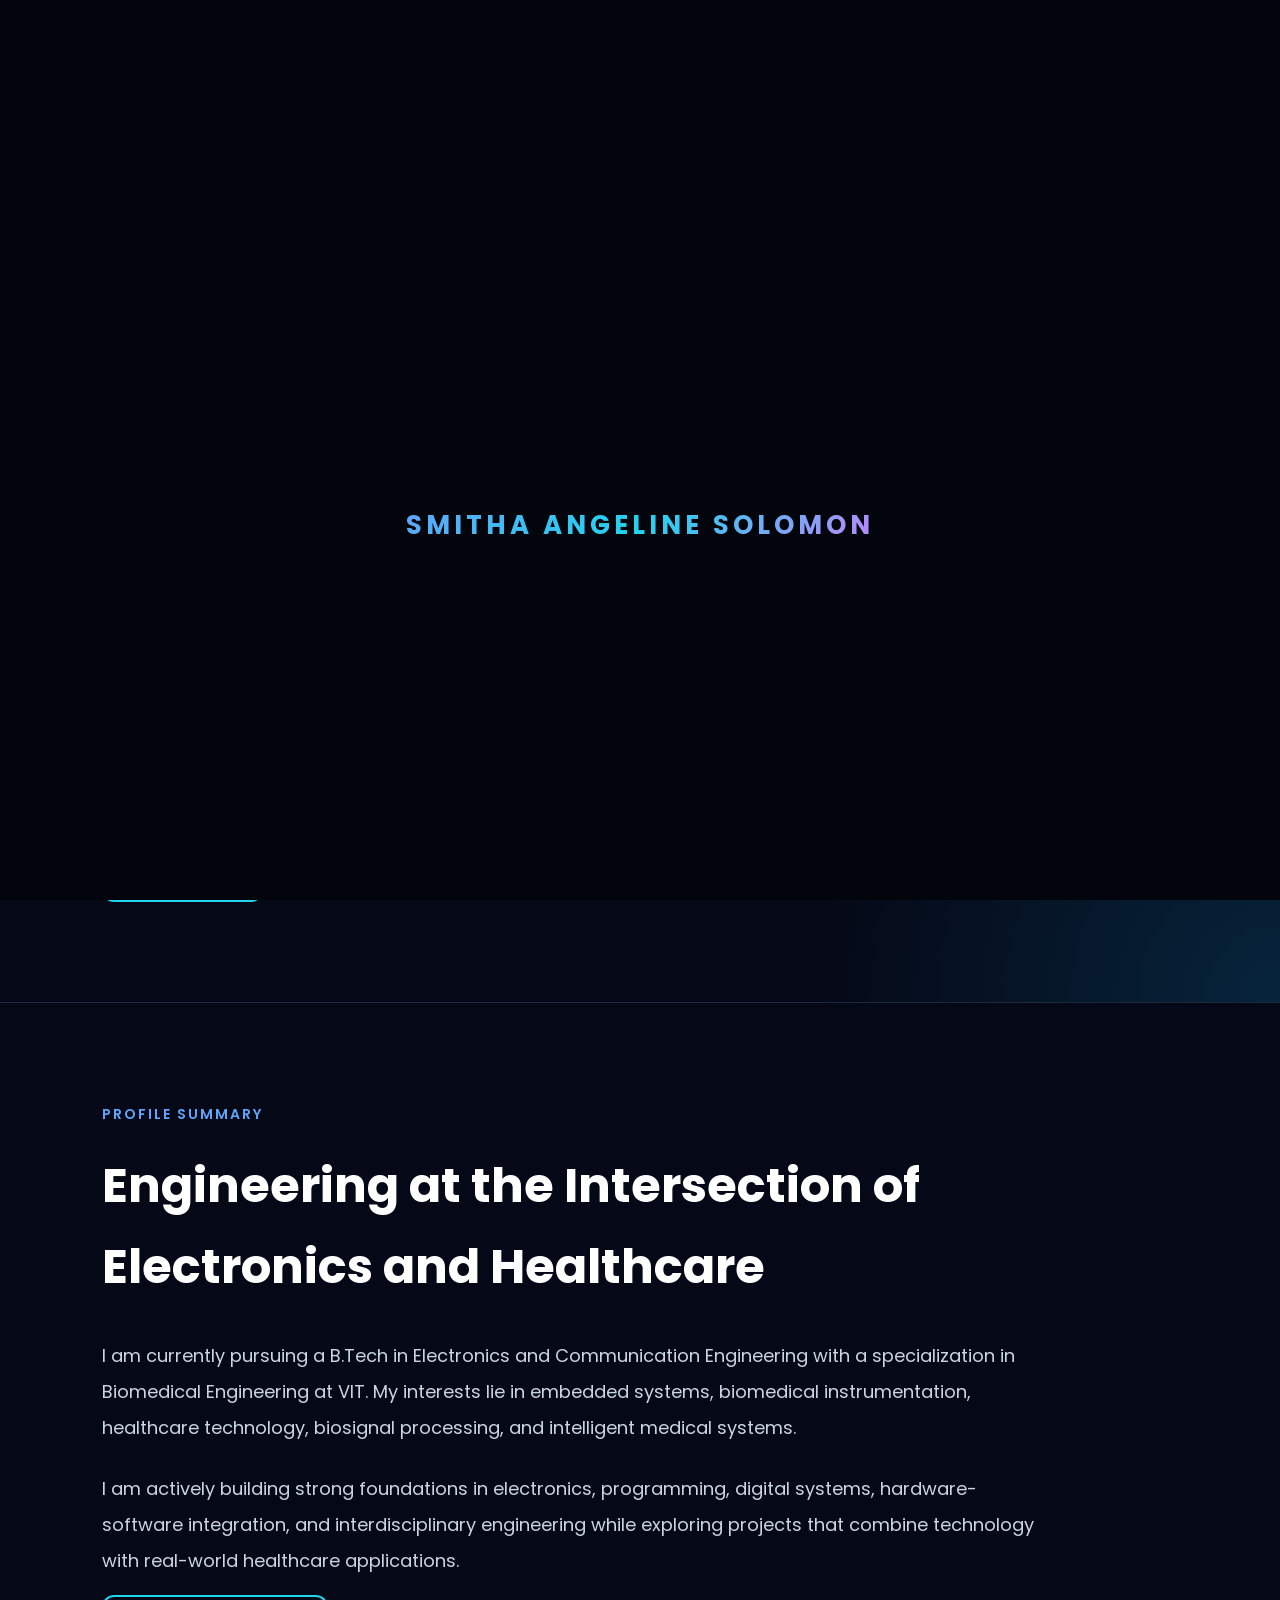
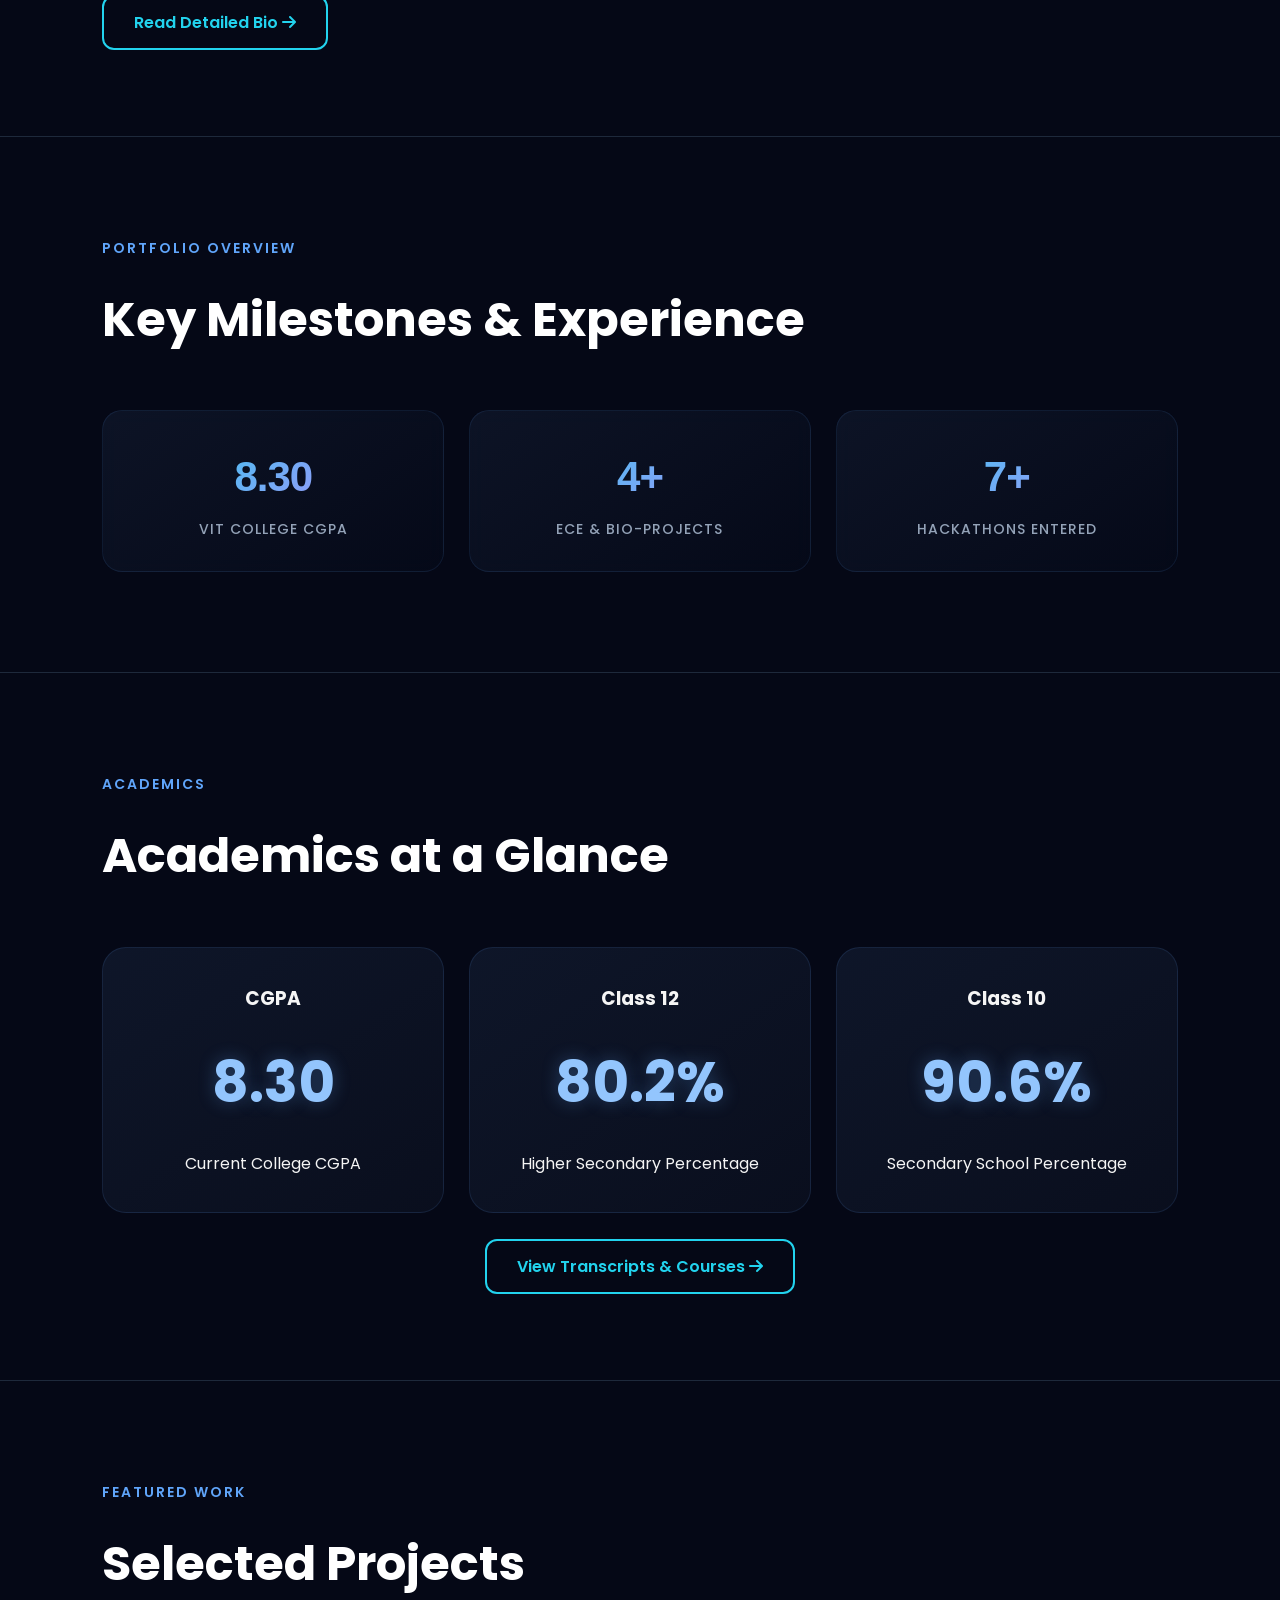
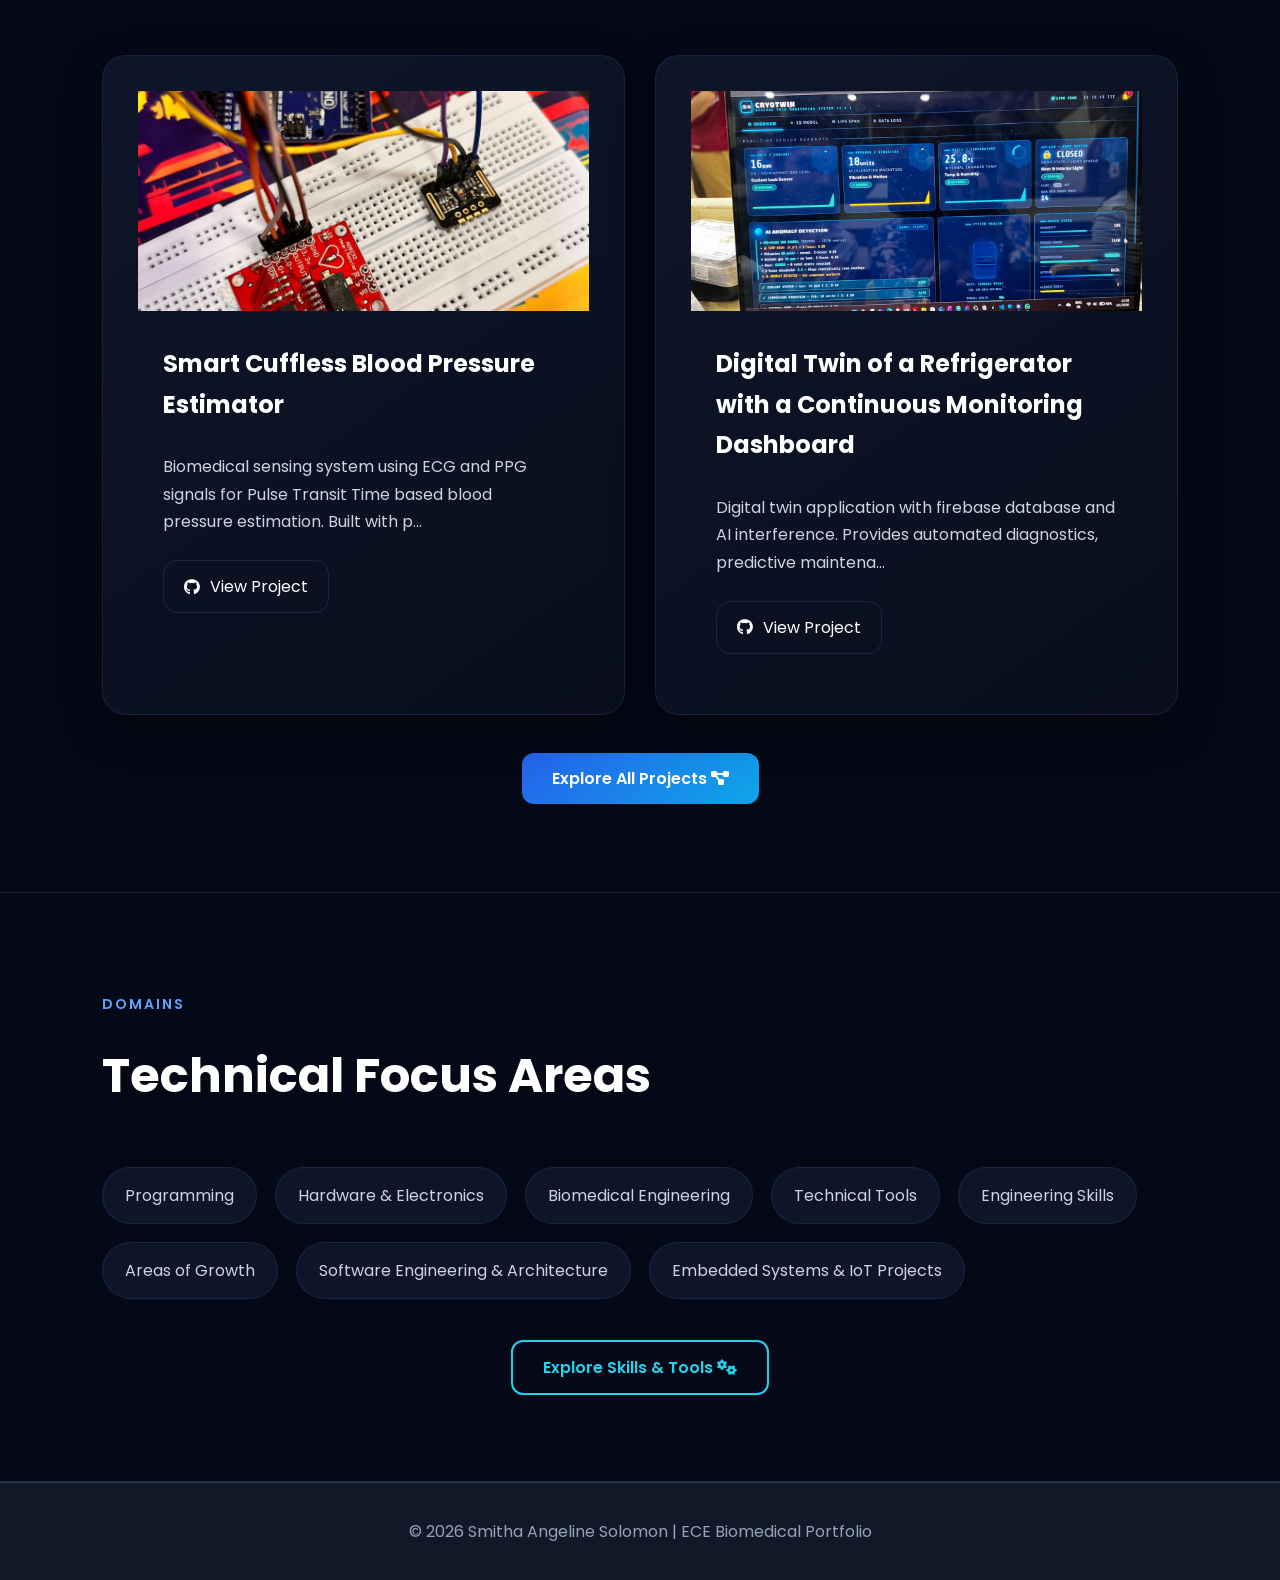
==== commit dce10f81: "antigravity" ====
--- a/index.html
+++ b/index.html
@@ -4,31 +4,36 @@
 <head>
   <meta charset="UTF-8">
   <meta name="viewport" content="width=device-width, initial-scale=1.0">
-
-  <title>Smitha Angeline Solomon | Portfolio</title>
-
-  <link
-  rel="stylesheet"
-  href="https://cdnjs.cloudflare.com/ajax/libs/font-awesome/6.5.1/css/all.min.css"
-/>
-
+  <title>Smitha Angeline Solomon | ECE & Biomedical Engineer Portfolio</title>
+  <meta name="description" content="Professional portfolio of Smitha Angeline Solomon, an Electronics and Communication Engineering student specializing in Biomedical Engineering at VIT.">
+  <link rel="stylesheet" href="https://cdnjs.cloudflare.com/ajax/libs/font-awesome/6.5.1/css/all.min.css" />
   <link rel="stylesheet" href="style.css">
 </head>
 
 <body>
 
-  <!-- NAVBAR -->
-
+  <!-- ========================================= -->
+  <!-- 1. HIGH-TECH BIO-SIGNAL PRELOADER -->
+  <!-- ========================================= -->
+  <div id="preloader">
+    <div class="loader-container">
+      <svg class="ecg-svg" viewBox="0 0 300 100">
+        <path class="ecg-path" d="M 0 50 L 70 50 L 80 30 L 90 70 L 100 50 L 140 50 L 150 10 L 160 90 L 170 50 L 210 50 L 220 40 L 230 60 L 240 50 L 300 50" />
+      </svg>
+      <div class="loader-name">Smitha Angeline Solomon</div>
+    </div>
+  </div>
+
+  <!-- ========================================= -->
+  <!-- 2. NAVBAR -->
+  <!-- ========================================= -->
   <nav>
     <div class="logo">
       Smitha
     </div>
     <div class="menu-toggle">
-
-  ☰
-
-</div>
-
+      ☰
+    </div>
     <ul>
       <li><a href="index.html">Home</a></li>
       <li><a href="about.html">About</a></li>
@@ -41,318 +46,185 @@
     </ul>
   </nav>
 
-  <!-- HERO SECTION -->
-
+  <!-- ========================================= -->
+  <!-- 3. HERO SECTION -->
+  <!-- ========================================= -->
   <section class="hero">
-
     <div class="hero-text">
-
+      <div class="section-tag" style="display:inline-block; margin-bottom:15px;">WELCOME TO MY PORTFOLIO</div>
       <h1>
         Smitha Angeline Solomon
       </h1>
-
       <h2>
+        Biomedical Engineering Student
       </h2>
-
       <p>
         Electronics and Communication Engineering student specializing in Biomedical Engineering with interests in embedded systems, medical devices, biosignal processing, healthcare technology, and intelligent biomedical systems.
       </p>
-
       <div class="hero-buttons">
-
         <a href="projects.html" class="btn">
           View Projects
         </a>
-
+        <a href="assets/resume.pdf" download class="btn-secondary">
+          <i class="fa-solid fa-file-arrow-down"></i> Resume
+        </a>
         <a href="contact.html" class="btn-secondary">
           Contact Me
         </a>
-
-      </div>
-
-    </div>
-
+      </div>
+    </div>
+    
     <div class="hero-image">
-
-  <!-- GLOW -->
-
-  <div class="profile-glow"></div>
-
-  <!-- ORBIT RINGS -->
-
-  <div class="orbit orbit1"></div>
-  <div class="orbit orbit2"></div>
-  <div class="orbit orbit3"></div>
-
-
-
-  <!-- PROFILE IMAGE -->
-
-  <img 
-    src="images/profile.jpg" 
-    alt="Profile Picture"
-  >
-
-</div>
-
-  </section>
-
- <!-- ========================================= -->
-<!-- PROFESSIONAL SUMMARY -->
-<!-- ========================================= -->
-
-<section class="homepage-summary reveal">
-
-  <div class="homepage-container">
-
-    <div class="section-tag">
-      PROFILE SUMMARY
-    </div>
-
-    <h2>
-      Engineering at the Intersection of Electronics and Healthcare
-    </h2>
-
-    <p>
-      I am currently pursuing B.Tech in Electronics and Communication Engineering with specialization in Biomedical Engineering at VIT. My interests lie in embedded systems, biomedical instrumentation, healthcare technology, biosignal processing, and intelligent medical systems.
-    </p>
-
-    <p>
-      I am actively building strong foundations in electronics, programming, digital systems, hardware-software integration, and interdisciplinary engineering while exploring projects that combine technology with real-world healthcare applications.
-    </p>
-
-  </div>
-
-</section>
-
-<!-- ========================================= -->
-<!-- ACADEMICS SNAPSHOT -->
-<!-- ========================================= -->
-
-<section class="quick-academics reveal-left">
-
-  <div class="section-heading">
-
-    <div class="section-tag">
-      ACADEMICS
-    </div>
-
-    <h2>
-      Academics at a Glance
-    </h2>
-
-  </div>
-
-  <div class="quick-academic-grid">
-
-    <div class="quick-academic-card">
-
-      <h3>
-        CGPA
-      </h3>
-
-      <div class="quick-score">
-        8.30
-      </div>
-
+      <!-- GLOW -->
+      <div class="profile-glow"></div>
+      <!-- ORBIT RINGS -->
+      <div class="orbit orbit1"></div>
+      <div class="orbit orbit2"></div>
+      <div class="orbit orbit3"></div>
+      <!-- PROFILE IMAGE -->
+      <img src="images/profile.jpg" alt="Profile Picture">
+    </div>
+  </section>
+
+  <!-- ========================================= -->
+  <!-- 4. PROFILE SUMMARY -->
+  <!-- ========================================= -->
+  <section class="homepage-summary reveal">
+    <div class="homepage-container">
+      <div class="section-tag">
+        PROFILE SUMMARY
+      </div>
+      <h2>
+        Engineering at the Intersection of Electronics and Healthcare
+      </h2>
       <p>
-        Current College CGPA
+        I am currently pursuing a B.Tech in Electronics and Communication Engineering with a specialization in Biomedical Engineering at VIT. My interests lie in embedded systems, biomedical instrumentation, healthcare technology, biosignal processing, and intelligent medical systems.
       </p>
-
-    </div>
-
-    <div class="quick-academic-card">
-
-      <h3>
-        Class 12
-      </h3>
-
-      <div class="quick-score">
-        80.2%
-      </div>
-
       <p>
-        Higher Secondary Percentage
+        I am actively building strong foundations in electronics, programming, digital systems, hardware-software integration, and interdisciplinary engineering while exploring projects that combine technology with real-world healthcare applications.
       </p>
-
-    </div>
-
-    <div class="quick-academic-card">
-
-      <h3>
-        Class 10
-      </h3>
-
-      <div class="quick-score">
-        90.6%
-      </div>
-
-      <p>
-        Secondary School Percentage
-      </p>
-
-    </div>
-
-  </div>
-
-</section>
-
-<!-- ========================================= -->
-<!-- FEATURED PROJECTS -->
-<!-- ========================================= -->
-
-<section class="featured-projects reveal-right">
-
-  <div class="section-heading">
-
-    <div class="section-tag">
-      FEATURED WORK
-    </div>
-
-    <h2>
-      Selected Projects
-    </h2>
-
-  </div>
-
-  <div class="featured-grid">
-
-    <!-- PROJECT 1 -->
-
-    <div class="featured-card">
-
-      <img
-        src="images/project1.jpeg"
-        alt="Project"
-      >
-
-      <h3>
-        Smart Cuffless Blood Pressure Estimator
-      </h3>
-
-      <p>
-        Pulse Transit Time based biomedical sensing system integrating ECG and PPG signals.
-      </p>
-
-      <a
-        href="https://github.com/Smitha-Angeline2000/ECG-Monitor"
-        target="_blank"
-        class="featured-btn"
-      >
-
-        <i class="fa-brands fa-github"></i>
-
-        View Project
-
-      </a>
-
-    </div>
-
-    <!-- PROJECT 2 -->
-
-    <div class="featured-card">
-
-      <img
-        src="images/project2.jpg"
-        alt="Project"
-      >
-
-      <h3>
-        Digital Twin of a Refrigerator with a Continuous Monitoring Dashboard
-      </h3>
-
-      <p>
-        Digital twin application with firebase database and AI inteference
-      </p>
-
-      <a
-        href="https://github.com/Smitha-Angeline2000/fridge-digital-twin"
-        target="_blank"
-        class="featured-btn"
-      >
-
-        <i class="fa-brands fa-github"></i>
-
-        View Project
-
-      </a>
-
-    </div>
-
-  </div>
-
-</section>
-
-<!-- ========================================= -->
-<!-- INTERESTS -->
-<!-- ========================================= -->
-
-<section class="interests-section reveal-scale">
-
-  <div class="section-heading">
-
-    <div class="section-tag">
-      INTERESTS
-    </div>
-
-    <h2>
-      Technical Domains
-    </h2>
-
-  </div>
-
-  <div class="interests-grid">
-
-    <div class="interest-pill">
-      Embedded Systems
-    </div>
-
-    <div class="interest-pill">
-      Biomedical Instrumentation
-    </div>
-
-    <div class="interest-pill">
-      Healthcare Technology
-    </div>
-
-    <div class="interest-pill">
-      Biosignal Processing
-    </div>
-
-    <div class="interest-pill">
-      Digital Electronics
-    </div>
-
-    <div class="interest-pill">
-      Human-Centered Engineering
-    </div>
-
-    <div class="interest-pill">
-      Intelligent Medical Systems
-    </div>
-
-    <div class="interest-pill">
-      Biomedical Sensors
-    </div>
-
-  </div>
-
-</section>
-
-  </section>
-
-  <!-- FOOTER -->
-
+      <div style="margin-top: 30px;">
+        <a href="about.html" class="btn-secondary">Read Detailed Bio <i class="fa-solid fa-arrow-right"></i></a>
+      </div>
+    </div>
+  </section>
+
+  <!-- ========================================= -->
+  <!-- 5. DYNAMIC STATS DASHBOARD -->
+  <!-- ========================================= -->
+  <section class="homepage-stats reveal-scale">
+    <div class="section-heading">
+      <div class="section-tag">PORTFOLIO OVERVIEW</div>
+      <h2>Key Milestones & Experience</h2>
+    </div>
+    <div class="stats-grid">
+      <div class="stat-card">
+        <div class="stat-number">8.30</div>
+        <div class="stat-label">VIT College CGPA</div>
+      </div>
+      <div class="stat-card">
+        <div class="stat-number" id="stats-projects-count">4+</div>
+        <div class="stat-label">ECE & Bio-Projects</div>
+      </div>
+      <div class="stat-card">
+        <div class="stat-number" id="stats-competitions-count">7+</div>
+        <div class="stat-label">Hackathons Entered</div>
+      </div>
+    </div>
+  </section>
+
+  <!-- ========================================= -->
+  <!-- 6. ACADEMICS SNAPSHOT -->
+  <!-- ========================================= -->
+  <section class="quick-academics reveal-left">
+    <div class="section-heading">
+      <div class="section-tag">ACADEMICS</div>
+      <h2>Academics at a Glance</h2>
+    </div>
+    <div class="quick-academic-grid">
+      <div class="quick-academic-card">
+        <h3>CGPA</h3>
+        <div class="quick-score">8.30</div>
+        <p>Current College CGPA</p>
+      </div>
+      <div class="quick-academic-card">
+        <h3>Class 12</h3>
+        <div class="quick-score">80.2%</div>
+        <p>Higher Secondary Percentage</p>
+      </div>
+      <div class="quick-academic-card">
+        <h3>Class 10</h3>
+        <div class="quick-score">90.6%</div>
+        <p>Secondary School Percentage</p>
+      </div>
+    </div>
+    <div style="text-align: center; margin-top: 40px;">
+      <a href="academics.html" class="btn-secondary">View Transcripts & Courses <i class="fa-solid fa-arrow-right"></i></a>
+    </div>
+  </section>
+
+  <!-- ========================================= -->
+  <!-- 7. FEATURED PROJECTS -->
+  <!-- ========================================= -->
+  <section class="featured-projects reveal-right">
+    <div class="section-heading">
+      <div class="section-tag">FEATURED WORK</div>
+      <h2>Selected Projects</h2>
+    </div>
+    
+    <!-- Dynamically loaded via LocalStorage -->
+    <div class="featured-grid" id="featured-projects-container">
+      <!-- Fallback static skeleton -->
+      <div class="featured-card card">
+        <img src="images/project1.jpeg" alt="Project 1">
+        <h3>Smart Cuffless Blood Pressure Estimator</h3>
+        <p>Pulse Transit Time based biomedical sensing system integrating ECG and PPG signals.</p>
+        <a href="projects.html" class="featured-btn">View Projects</a>
+      </div>
+      <div class="featured-card card">
+        <img src="images/project2.jpg" alt="Project 2">
+        <h3>Digital Twin of a Refrigerator with continuous monitoring dashboard</h3>
+        <p>Digital twin application with firebase database and AI interference</p>
+        <a href="projects.html" class="featured-btn">View Projects</a>
+      </div>
+    </div>
+    
+    <div style="text-align: center; margin-top: 50px;">
+      <a href="projects.html" class="btn">Explore All Projects <i class="fa-solid fa-diagram-project"></i></a>
+    </div>
+  </section>
+
+  <!-- ========================================= -->
+  <!-- 8. TECHNICAL INTERESTS -->
+  <!-- ========================================= -->
+  <section class="interests-section reveal-scale">
+    <div class="section-heading">
+      <div class="section-tag">DOMAINS</div>
+      <h2>Technical Focus Areas</h2>
+    </div>
+    <div class="interests-grid" id="homepage-interests-container">
+      <div class="interest-pill">Embedded Systems</div>
+      <div class="interest-pill">Biomedical Instrumentation</div>
+      <div class="interest-pill">Healthcare Technology</div>
+      <div class="interest-pill">Biosignal Processing</div>
+      <div class="interest-pill">Digital Electronics</div>
+      <div class="interest-pill">Human-Centered Engineering</div>
+      <div class="interest-pill">Intelligent Medical Systems</div>
+      <div class="interest-pill">Biomedical Sensors</div>
+    </div>
+    <div style="text-align: center; margin-top: 55px;">
+      <a href="skills.html" class="btn-secondary">Explore Skills & Tools <i class="fa-solid fa-gears"></i></a>
+    </div>
+  </section>
+
+  <!-- ========================================= -->
+  <!-- 9. FOOTER -->
+  <!-- ========================================= -->
   <footer>
-
-    <p>
-      © 2026 Smitha Angeline Solomon
-    </p>
-
+    <p>© 2026 Smitha Angeline Solomon | ECE Biomedical Portfolio</p>
   </footer>
 
   <script src="script.js"></script>
-
 </body>
 
 </html>
--- a/style.css
+++ b/style.css
@@ -1,1507 +1,2205 @@
-@import url('https://fonts.googleapis.com/css2?family=Poppins:wght@300;400;500;600;700&display=swap');
-
-/* ========================================= */
-/* GLOBAL RESET */
-/* ========================================= */
-
-* {
-  margin: 0;
-  padding: 0;
-  box-sizing: border-box;
-}
-
-/* ========================================= */
-/* BODY */
-/* ========================================= */
-
-body {
-  background: #050816;
-
-  color: #f5f5f5;
-
-  font-family: 'Poppins', sans-serif;
-
-  line-height: 1.7;
-
-  overflow-x: hidden;
-
-  padding-top: 90px;
-}
-
-/* ========================================= */
-/* NAVBAR */
-/* ========================================= */
-
-nav {
-  width: 100%;
-
-  background: rgba(5, 8, 22, 0.88);
-
-  backdrop-filter: blur(14px);
-
-  border-bottom: 1px solid rgba(59, 130, 246, 0.15);
-
-  display: flex;
-  justify-content: space-between;
-  align-items: center;
-
-  padding: 20px 8%;
-
-  position: fixed;
-  top: 0;
-  left: 0;
-
-  z-index: 1000;
-}
-
-.logo {
-  font-size: 28px;
-  font-weight: 700;
-
-  color: #60a5fa;
-
-  letter-spacing: 1px;
-}
-
-nav ul {
-  display: flex;
-
-  align-items: center;
-
-  gap: 25px;
-
-  list-style: none;
-
-  flex-wrap: wrap;
-}
-
-nav ul li a {
-  text-decoration: none;
-
-  color: white;
-
-  font-size: 15px;
-  font-weight: 500;
-
-  transition: 0.3s ease;
-}
-
-nav ul li a:hover {
-  color: #22d3ee;
-}
-
-/* ========================================= */
-/* HERO SECTION */
-/* ========================================= */
-
-.hero {
-  min-height: 90vh;
-
-  display: flex;
-  justify-content: space-between;
-  align-items: center;
-
-  gap: 80px;
-
-  padding: 100px 8%;
-
-  background:
-    radial-gradient(circle at top left, rgba(37, 99, 235, 0.25), transparent 30%),
-    radial-gradient(circle at bottom right, rgba(14, 165, 233, 0.18), transparent 30%),
-    linear-gradient(to bottom, rgba(255,255,255,0.04), transparent 15%),
-    #050816;
-}
-
-.hero-text {
-  flex: 1;
-}
-
-.hero-text h1 {
-  font-size: 72px;
-
-  line-height: 1.1;
-
-  margin-bottom: 20px;
-}
-
-.hero-text h2 {
-  color: #60a5fa;
-
-  font-size: 30px;
-
-  margin-bottom: 30px;
-
-  font-weight: 500;
-}
-
-.hero-text p {
-  color: #cbd5e1;
-
-  font-size: 18px;
-
-  max-width: 700px;
-
-  margin-bottom: 40px;
-}
-
-/* ========================================= */
-/* HERO BUTTONS */
-/* ========================================= */
-
-.hero-buttons {
-  display: flex;
-  gap: 20px;
-
-  flex-wrap: wrap;
-}
-
-.btn,
-.btn-secondary {
-  padding: 14px 30px;
-
-  border-radius: 12px;
-
-  text-decoration: none;
-
-  font-weight: 600;
-
-  transition: 0.3s ease;
-}
-
-.btn {
-  background: linear-gradient(
-    135deg,
-    #2563eb,
-    #0ea5e9
-  );
-
-  color: white;
-}
-
-.btn:hover {
-  transform: translateY(-5px);
-
-  box-shadow:
-    0 15px 35px rgba(37, 99, 235, 0.35);
-}
-
-.btn-secondary {
-  border: 2px solid #22d3ee;
-  color: #22d3ee;
-}
-
-.btn-secondary:hover {
-  background-color: #22d3ee;
-  color: black;
-
-  transform: translateY(-5px);
-}
-
-/* ========================================= */
-/* HERO IMAGE */
-/* ========================================= */
-
-.hero-image {
-  flex: 1;
-
-  display: flex;
-  justify-content: center;
-  align-items: center;
-
-  position: relative;
-  overflow: visible;
-}
-
-/* ========================================= */
-/* MOVING GLOW */
-/* ========================================= */
-
-.profile-glow {
-  position: absolute;
-
-  width: 420px;
-  height: 420px;
-
-  border-radius: 50%;
-
-  background:
-    radial-gradient(
-      circle,
-      rgba(37, 99, 235, 0.35),
-      rgba(14, 165, 233, 0.12),
-      transparent 70%
-    );
-
-  filter: blur(30px);
-
-  z-index: 0;
-
-  transition:
-    transform 0.15s ease-out,
-    opacity 0.3s ease;
-}
-
-/* ========================================= */
-/* PROFILE IMAGE */
-/* ========================================= */
-
-.hero-image img {
-  width: 360px;
-  height: 360px;
-
-  object-fit: cover;
-  object-position: center;
-
-  border-radius: 50%;
-
-  border: 2px solid rgba(96, 165, 250, 0.4);
-
-  box-shadow:
-    0 20px 60px rgba(37, 99, 235, 0.18),
-    0 0 40px rgba(14, 165, 233, 0.08);
-
-  transition: 0.4s ease;
-
-  position: relative;
-
-  z-index: 2;
-}
-
-.hero-image img:hover {
-  transform: scale(1.03);
-}
-
-.hero-image img {
-  width: 360px;
-  height: 360px;
-
-  object-fit: cover;
-  object-position: center;
-
-  border-radius: 50%;
-
-  border: 2px solid rgba(96, 165, 250, 0.4);
-
-  box-shadow:
-    0 20px 60px rgba(37, 99, 235, 0.18),
-    0 0 40px rgba(14, 165, 233, 0.08);
-
-  transition: 0.4s ease;
-}
-
-/* ========================================= */
-/* GENERAL SECTIONS */
-/* ========================================= */
-
-section {
-  padding: 100px 8%;
-
-  border-bottom: 1px solid #1e293b;
-}
-
-.section-title {
-  text-align: center;
-
-  font-size: 46px;
-
-  margin-bottom: 60px;
-}
-
-/* ========================================= */
-/* PROJECT IMAGE */
-/* ========================================= */
-
-.project-image {
-  width: 100%;
-  height: 220px;
-
-  object-fit: cover;
-
-  border-radius: 14px;
-
-  margin-bottom: 20px;
-
-  border: 1px solid #334155;
-}
-
-/* ========================================= */
-/* PROJECT LINKS */
-/* ========================================= */
-
-.project-links {
-  margin-top: 25px;
-
-  display: flex;
-  gap: 15px;
-
-  flex-wrap: wrap;
-}
-
-/* ========================================= */
-/* GITHUB BUTTON */
-/* ========================================= */
-
-.github-btn {
-  display: flex;
-  align-items: center;
-  gap: 10px;
-
-  background-color: #0f172a;
-
-  padding: 12px 18px;
-
-  border-radius: 12px;
-
-  text-decoration: none;
-
-  color: white;
-
-  font-weight: 500;
-
-  border: 1px solid #334155;
-
-  transition: 0.3s ease;
-}
-
-.github-btn:hover {
-  border-color: #22d3ee;
-
-  transform: translateY(-3px);
-}
-
-/* ========================================= */
-/* GITHUB ICON */
-/* ========================================= */
-
-.github-btn {
-  display: inline-flex;
-
-  align-items: center;
-  justify-content: center;
-
-  gap: 12px;
-
-  background: rgba(15, 23, 42, 0.9);
-
-  padding: 14px 20px;
-
-  border-radius: 14px;
-
-  text-decoration: none;
-
-  color: white;
-
-  font-weight: 600;
-
-  border: 1px solid rgba(59, 130, 246, 0.15);
-
-  transition: 0.3s ease;
-}
-.github-btn:hover {
-  background: rgba(30, 41, 59, 0.95);
-
-  border-color: rgba(96, 165, 250, 0.4);
-
-  transform: translateY(-4px);
-
-  box-shadow:
-    0 10px 25px rgba(37, 99, 235, 0.15);
-}
-
-.github-icon {
-  width: 22px;
-  height: 22px;
-
-  display: flex;
-  align-items: center;
-  justify-content: center;
-
-  color: white;
-
-  flex-shrink: 0;
-}
-
-.github-icon svg {
-  width: 100%;
-  height: 100%;
-}
-
-/* ========================================= */
-/* CARD LAYOUT */
-/* ========================================= */
-
-.card-container {
-  display: grid;
-
-  grid-template-columns: repeat(auto-fit, minmax(300px, 1fr));
-
-  gap: 30px;
-}
-
-/* ========================================= */
-/* CARDS */
-/* ========================================= */
-
-.card,
-.project-card {
-  background:
-    linear-gradient(
-      145deg,
-      rgba(15, 23, 42, 0.95),
-      rgba(10, 15, 30, 0.95)
-    );
-
-  border: 1px solid rgba(59, 130, 246, 0.08);
-
-  padding: 35px;
-
-  border-radius: 22px;
-
-  transition: all 0.35s ease;
-
-  box-shadow:
-    0 15px 40px rgba(0,0,0,0.35);
-
-  opacity: 0;
-  transform: translateY(30px);
-}
-
-.card.show,
-.project-card.show {
-  opacity: 1;
-  transform: translateY(0);
-}
-
-.card:hover,
-.project-card:hover {
-  transform: translateY(-10px);
-
-  border-color: rgba(96, 165, 250, 0.35);
-
-  box-shadow:
-    0 20px 50px rgba(37, 99, 235, 0.12);
-}
-
-.card h3,
-.project-card h3 {
-  color: #93c5fd;
-
-  margin-bottom: 18px;
-
-  font-size: 25px;
-}
-
-.card p,
-.project-card p,
-.card li,
-.project-card li {
-  color: #cbd5e1;
-}
-
-/* ========================================= */
-/* PROJECT IMAGES */
-/* ========================================= */
-
-.project-card img {
-  width: 100%;
-
-  border-radius: 14px;
-
-  margin-bottom: 20px;
-}
-
-/* ========================================= */
-/* LISTS */
-/* ========================================= */
-
-.skills-list,
-.course-list {
-  padding-left: 20px;
-}
-
-.skills-list li,
-.course-list li {
-  margin-bottom: 12px;
-}
-
-/* ========================================= */
-/* CONTACT FORM */
-/* ========================================= */
-
-form {
-  display: flex;
-  flex-direction: column;
-
-  gap: 20px;
-}
-
-.input-field {
-  width: 100%;
-
-  padding: 16px;
-
-  border: none;
-  border-radius: 12px;
-
-  background-color: #334155;
-
-  color: white;
-
-  font-size: 16px;
-
-  outline: none;
-}
-
-.input-field::placeholder {
-  color: #cbd5e1;
-}
-
-textarea {
-  resize: vertical;
-}
-
-/* ========================================= */
-/* FOOTER */
-/* ========================================= */
-
-footer {
-  text-align: center;
-
-  padding: 35px;
-
-  background-color: #111827;
-
-  border-top: 1px solid #334155;
-}
-
-footer p {
-  color: #94a3b8;
-}
-
-/* ========================================= */
-/* SCROLL BUTTON */
-/* ========================================= */
-
-#scrollTopBtn {
-  position: fixed;
-
-  bottom: 30px;
-  right: 30px;
-
-  width: 55px;
-  height: 55px;
-
-  border-radius: 50%;
-
-  border: none;
-
-  background-color: #22d3ee;
-
-  color: black;
-
-  font-size: 24px;
-  font-weight: bold;
-
-  cursor: pointer;
-
-  display: none;
-
-  transition: 0.3s ease;
-
-  z-index: 1000;
-}
-
-#scrollTopBtn:hover {
-  transform: scale(1.1);
-}
-
-/* ========================================= */
-/* RESPONSIVE DESIGN */
-/* ========================================= */
-
-@media (max-width: 1000px) {
-
-  .hero {
-    flex-direction: column;
-
-    text-align: center;
-  }
-
-  .hero-buttons {
-    justify-content: center;
-  }
-
-  .hero-text h1 {
-    font-size: 52px;
-  }
-
-  .hero-text h2 {
-    font-size: 26px;
-  }
-
-  .hero-image img {
-    width: 280px;
-    height: 280px;
-  }
-
-}
-
-@media (max-width: 750px) {
-
-  nav {
-    flex-direction: column;
-
-    gap: 20px;
-  }
-
-  nav ul {
-    justify-content: center;
-  }
-
-  .hero-text h1 {
-    font-size: 42px;
-  }
-
-  .section-title {
-    font-size: 36px;
-  }
-
-  .card,
-  .project-card {
-    padding: 28px;
-  }
-
-}
-/* ========================================= */
-/* ORBIT RINGS */
-/* ========================================= */
-
-.orbit {
-  position: absolute;
-
-  border-radius: 50%;
-
-  border: 1px solid rgba(96, 165, 250, 0.15);
-
-  z-index: 1;
-
-  animation: rotateOrbit linear infinite;
-}
-
-/* RING 1 */
-
-.orbit1 {
-  width: 430px;
-  height: 430px;
-
-  animation-duration: 18s;
-}
-
-/* RING 2 */
-
-.orbit2 {
-  width: 500px;
-  height: 500px;
-
-  animation-duration: 24s;
-
-  transform: rotateX(70deg);
-}
-
-/* RING 3 */
-
-.orbit3 {
-  width: 570px;
-  height: 570px;
-
-  animation-duration: 30s;
-
-  transform: rotateY(70deg);
-}
-
-
-
-/* ========================================= */
-/* ORBIT ANIMATION */
-/* ========================================= */
-
-@keyframes rotateOrbit {
-
-  from {
-    transform: rotate(0deg);
-  }
-
-  to {
-    transform: rotate(360deg);
-  }
-
-}
-
-/* ========================================= */
-/* PARTICLE BASE */
-/* ========================================= */
-
-.orbit {
-  position: absolute;
-
-  border-radius: 50%;
-
-  border: 1px solid rgba(96, 165, 250, 0.15);
-
-  display: flex;
-  justify-content: center;
-  align-items: center;
-
-  animation: rotateOrbit linear infinite;
-}
-
-/* ========================================= */
-/* PARTICLES INSIDE RINGS */
-/* ========================================= */
-
-.orbit::before {
-  content: "";
-
-  position: absolute;
-
-  top: -5px;
-
-  width: 10px;
-  height: 10px;
-
-  border-radius: 50%;
-
-  background: #60a5fa;
-
-  box-shadow:
-    0 0 15px rgba(96, 165, 250, 0.9);
-}
-
-/* ========================================= */
-/* RING 1 */
-/* ========================================= */
-
-.orbit1 {
-  width: 430px;
-  height: 430px;
-
-  animation-duration: 12s;
-}
-
-/* ========================================= */
-/* RING 2 */
-/* ========================================= */
-
-.orbit2 {
-  width: 500px;
-  height: 500px;
-
-  animation-duration: 18s;
-
-  animation-direction: reverse;
-}
-
-/* ========================================= */
-/* RING 3 */
-/* ========================================= */
-
-.orbit3 {
-  width: 570px;
-  height: 570px;
-
-  animation-duration: 24s;
-}
-
-/* ========================================= */
-/* MOBILE NAVIGATION */
-/* ========================================= */
-
-@media screen and (max-width: 768px) {
-
-  nav {
-    padding: 18px 6%;
-
-    flex-direction: row;
-  }
-
-  .menu-toggle {
-    display: block;
-  }
-
-  nav ul {
-    position: absolute;
-
-    top: 100%;
-
-    left: 0;
-
-    width: 100%;
-
-    background: rgba(5, 8, 22, 0.98);
-
-    backdrop-filter: blur(12px);
-
-    flex-direction: column;
-
-    gap: 25px;
-
-    padding: 30px 0;
-
-    display: none;
-  }
-
-  nav ul.active {
-    display: flex;
-  }
-
-  nav ul li a {
-    font-size: 18px;
-  }
-
-  /* HERO */
-
-  .hero {
-  flex-direction: column;
-
-  text-align: center;
-
-  gap: 90px;
-
-  padding-top: 60px;
-}
-
-  .hero-text h1 {
-    font-size: 42px;
-
-    line-height: 1.1;
-  }
-
-  .hero-text h2 {
-    font-size: 22px;
-  }
-
-  .hero-text p {
-    font-size: 16px;
-  }
-
-  .hero-buttons {
-    justify-content: center;
-  }
-
-  /* PROFILE IMAGE */
-
-  .hero-image img {
-    width: 200px;
-    height: 200px;
-  }
-
-  /* ORBITS */
-
-  .orbit1 {
-  width: 250px;
-  height: 250px;
-}
-
-  .orbit2 {
-  width: 300px;
-  height: 300px;
-}
-
-  .orbit3 {
-  width: 350px;
-  height: 350px;
-}
-
-  .profile-glow {
-    width: 280px;
-    height: 280px;
-  }
-
-}
-/* ========================================= */
-/* HAMBURGER MENU */
-/* ========================================= */
-
-.menu-toggle {
-  display: block;
-
-  font-size: 34px;
-
-  font-weight: 700;
-
-  color: #60a5fa;
-
-  cursor: pointer;
-
-  z-index: 2000;
-
-  user-select: none;
-}
-/* ========================================= */
-/* ACADEMIC CARDS */
-/* ========================================= */
-
-.academic-card {
-
-  position: relative;
-
-  overflow: hidden;
-
-  background:
-    linear-gradient(
-      145deg,
-      rgba(15, 23, 42, 0.98),
-      rgba(5, 10, 25, 0.98)
-    );
-
-  border: 1px solid rgba(96, 165, 250, 0.12);
-
-  border-radius: 28px;
-
-  padding: 40px;
-
-  transition: 0.4s ease;
-
-  box-shadow:
-    0 20px 50px rgba(0,0,0,0.35);
-
-}
-
-.academic-card:hover {
-
-  transform: translateY(-10px);
-
-  border-color: rgba(96, 165, 250, 0.35);
-
-  box-shadow:
-    0 25px 60px rgba(37, 99, 235, 0.16);
-
-}
-
-/* ========================================= */
-/* SMALL TOP LABEL */
-/* ========================================= */
-
-.academic-top {
-
-  color: #60a5fa;
-
-  font-size: 14px;
-
-  letter-spacing: 2px;
-
-  font-weight: 600;
-
-  margin-bottom: 18px;
-}
-
-/* ========================================= */
-/* TITLE */
-/* ========================================= */
-
-.academic-card h3 {
-
-  font-size: 42px;
-
-  color: white;
-
-  margin-bottom: 25px;
-
-  line-height: 1.1;
-}
-
-/* ========================================= */
-/* DESCRIPTION */
-/* ========================================= */
-
-.academic-card p {
-
-  color: #cbd5e1;
-
-  font-size: 17px;
-
-  line-height: 1.8;
-
-  margin-bottom: 40px;
-}
-
-/* ========================================= */
-/* GLOWING SCORE */
-/* ========================================= */
-
-.glow-score {
-
-  font-size: clamp(52px, 5vw, 68px);
-
-  font-weight: 700;
-
-  line-height: 1;
-
-  background:
-    linear-gradient(
-      180deg,
-      #ffffff,
-      #93c5fd
-    );
-
-  background-clip: text;
-
-  -webkit-background-clip: text;
-  -webkit-text-fill-color: transparent;
-
-  color: transparent;
-
-  text-shadow:
-    0 0 12px rgba(96, 165, 250, 0.35),
-    0 0 28px rgba(37, 99, 235, 0.18);
-
-  margin-bottom: 12px;
-}
-
-
-
-/* ========================================= */
-/* SCORE LABEL */
-/* ========================================= */
-
-.score-subtext {
-
-  color: #60a5fa;
-
-  font-size: 18px;
-
-  font-weight: 500;
-}
-
-/* ========================================= */
-/* MOBILE */
-/* ========================================= */
-
-@media screen and (max-width: 768px) {
-
-  .academic-card {
-
-    padding: 30px;
-  }
-
-  .academic-card h3 {
-
-    font-size: 34px;
-  }
-
-  .glow-score {
-
-    font-size: 72px;
-  }
-
-}
-
-#form-status {
-
-  margin-top: 20px;
-
-  font-size: 16px;
-
-  font-weight: 500;
-}
-
-.contact-link {
-
-  display: flex;
-
-  align-items: center;
-
-  gap: 12px;
-
-  padding: 14px 24px;
-
-  border-radius: 16px;
-
-  text-decoration: none;
-
-  color: white;
-
-  font-weight: 600;
-
-  background:
-    rgba(15, 23, 42, 0.95);
-
-  border:
-    1px solid rgba(96, 165, 250, 0.15);
-
-  transition: 0.3s ease;
-}
-
-.contact-link:hover {
-
-  transform: translateY(-4px);
-
-  border-color:
-    rgba(96, 165, 250, 0.4);
-
-  box-shadow:
-    0 10px 25px rgba(37, 99, 235, 0.15);
-}
-
-.contact-link i {
-
-  font-size: 20px;
-
-  color: #60a5fa;
-}
-
-/* ========================================= */
-/* EMAIL DISPLAY */
-/* ========================================= */
-
-.email-display {
-
-  margin-top: 30px;
-
-  display: flex;
-
-  align-items: center;
-
-  gap: 12px;
-
-  font-size: 18px;
-
-  color: #cbd5e1;
-
-  font-weight: 500;
-}
-
-.email-display i {
-
-  color: #60a5fa;
-
-  font-size: 20px;
-}
-
-/* ========================================= */
-/* HOMEPAGE LAYOUT */
-/* ========================================= */
-
-.homepage-container,
-.section-heading {
-  max-width: 1100px;
-  margin: auto;
-}
-
-.section-tag {
-  color: #60a5fa;
-
-  font-size: 14px;
-
-  letter-spacing: 2px;
-
-  font-weight: 600;
-
-  margin-bottom: 18px;
-}
-
-.section-heading h2,
-.homepage-summary h2 {
-  font-size: 48px;
-
-  margin-bottom: 30px;
-
-  color: white;
-}
-
-.homepage-summary p {
-  color: #cbd5e1;
-
-  font-size: 18px;
-
-  line-height: 2;
-
-  margin-bottom: 25px;
-
-  max-width: 950px;
-}
-
-/* ========================================= */
-/* QUICK ACADEMICS */
-/* ========================================= */
-
-.quick-academic-grid {
-  display: grid;
-
-  grid-template-columns: repeat(auto-fit, minmax(240px, 1fr));
-
-  gap: 25px;
-
-  margin-top: 50px;
-}
-
-.quick-academic-card {
-  background:
-    linear-gradient(
-      145deg,
-      rgba(15, 23, 42, 0.95),
-      rgba(10, 15, 30, 0.95)
-    );
-
-  border:
-    1px solid rgba(96, 165, 250, 0.12);
-
-  border-radius: 24px;
-
-  padding: 35px;
-
-  text-align: center;
-
-  transition: 0.3s ease;
-}
-
-.quick-academic-card:hover {
-  transform: translateY(-8px);
-
-  border-color:
-    rgba(96, 165, 250, 0.35);
-}
-
-.quick-score {
-  font-size: 56px;
-
-  font-weight: 700;
-
-  margin: 20px 0;
-
-  color: #93c5fd;
-
-  text-shadow:
-    0 0 18px rgba(96, 165, 250, 0.3);
-}
-
-/* ========================================= */
-/* FEATURED PROJECTS */
-/* ========================================= */
-
-.featured-grid {
-  display: grid;
-
-  grid-template-columns: repeat(auto-fit, minmax(320px, 1fr));
-
-  gap: 30px;
-
-  margin-top: 50px;
-}
-
-.featured-card {
-  background:
-    linear-gradient(
-      145deg,
-      rgba(15, 23, 42, 0.95),
-      rgba(10, 15, 30, 0.95)
-    );
-
-  border:
-    1px solid rgba(96, 165, 250, 0.12);
-
-  border-radius: 24px;
-
-  overflow: hidden;
-
-  transition: 0.3s ease;
-}
-
-.featured-card:hover {
-  transform: translateY(-10px);
-
-  border-color:
-    rgba(96, 165, 250, 0.35);
-}
-
-.featured-card img {
-  width: 100%;
-  height: 220px;
-
-  object-fit: cover;
-}
-
-.featured-card h3 {
-  padding: 25px 25px 10px;
-
-  color: white;
-
-  font-size: 24px;
-}
-
-.featured-card p {
-  padding: 0 25px;
-
-  color: #cbd5e1;
-
-  margin-bottom: 25px;
-}
-
-.featured-btn {
-  margin: 0 25px 25px;
-
-  display: inline-flex;
-
-  align-items: center;
-
-  gap: 10px;
-
-  padding: 12px 20px;
-
-  border-radius: 14px;
-
-  text-decoration: none;
-
-  color: white;
-
-  border:
-    1px solid rgba(96, 165, 250, 0.15);
-
-  transition: 0.3s ease;
-}
-
-.featured-btn:hover {
-  transform: translateY(-4px);
-
-  border-color:
-    rgba(96, 165, 250, 0.35);
-}
-
-/* ========================================= */
-/* INTERESTS */
-/* ========================================= */
-
-.interests-grid {
-  display: flex;
-
-  flex-wrap: wrap;
-
-  gap: 18px;
-
-  margin-top: 50px;
-}
-
-.interest-pill {
-  padding: 14px 22px;
-
-  border-radius: 999px;
-
-  background:
-    rgba(15, 23, 42, 0.95);
-
-  border:
-    1px solid rgba(96, 165, 250, 0.12);
-
-  color: #cbd5e1;
-
-  transition: 0.3s ease;
-}
-
-.interest-pill:hover {
-  transform: translateY(-4px);
-
-  border-color:
-    rgba(96, 165, 250, 0.35);
-
-  color: white;
-}
-
-/* ========================================= */
-/* BASE SCROLL ANIMATIONS */
-/* ========================================= */
-
-.reveal {
-  opacity: 0;
-
-  transform: translateY(60px);
-
-  transition:
-    opacity 1s ease,
-    transform 1s ease;
-}
-
-.reveal.active {
-  opacity: 1;
-
-  transform: translateY(0);
-}
-
-.reveal-left {
-  opacity: 0;
-
-  transform: translateX(-80px);
-
-  transition:
-    opacity 1s ease,
-    transform 1s ease;
-}
-
-.reveal-left.active {
-  opacity: 1;
-
-  transform: translateX(0);
-}
-
-.reveal-right {
-  opacity: 0;
-
-  transform: translateX(80px);
-
-  transition:
-    opacity 1s ease,
-    transform 1s ease;
-}
-
-.reveal-right.active {
-  opacity: 1;
-
-  transform: translateX(0);
-}
-
-.reveal-scale {
-  opacity: 0;
-
-  transform: scale(0.85);
-
-  transition:
-    opacity 1s ease,
-    transform 1s ease;
-}
-
-.reveal-scale.active {
-  opacity: 1;
-
-  transform: scale(1);
-}
-
-.interest-pill {
-
-  animation:
-    floatPill 4s ease-in-out infinite;
-}
-
-.interest-pill:nth-child(2n) {
-
-  animation-delay: 1s;
-}
-
-.interest-pill:nth-child(3n) {
-
-  animation-delay: 2s;
-}
-
-@keyframes floatPill {
-
-  0% {
-    transform: translateY(0px);
-  }
-
-  50% {
-    transform: translateY(-6px);
-  }
-
-  100% {
-    transform: translateY(0px);
-  }
-
-}+@import url('https://fonts.googleapis.com/css2?family=Poppins:wght@300;400;500;600;700&display=swap');
+
+/* ========================================= */
+/* GLOBAL RESET */
+/* ========================================= */
+
+* {
+  margin: 0;
+  padding: 0;
+  box-sizing: border-box;
+}
+
+/* ========================================= */
+/* BODY */
+/* ========================================= */
+
+body {
+  background: #050816;
+
+  color: #f5f5f5;
+
+  font-family: 'Poppins', sans-serif;
+
+  line-height: 1.7;
+
+  overflow-x: hidden;
+
+  padding-top: 90px;
+}
+
+/* ========================================= */
+/* NAVBAR */
+/* ========================================= */
+
+nav {
+  width: 100%;
+
+  background: rgba(5, 8, 22, 0.88);
+
+  backdrop-filter: blur(14px);
+
+  border-bottom: 1px solid rgba(59, 130, 246, 0.15);
+
+  display: flex;
+  justify-content: space-between;
+  align-items: center;
+
+  padding: 20px 8%;
+
+  position: fixed;
+  top: 0;
+  left: 0;
+
+  z-index: 1000;
+}
+
+.logo {
+  font-size: 28px;
+  font-weight: 700;
+
+  color: #60a5fa;
+
+  letter-spacing: 1px;
+}
+
+nav ul {
+  display: flex;
+
+  align-items: center;
+
+  gap: 25px;
+
+  list-style: none;
+
+  flex-wrap: wrap;
+}
+
+nav ul li a {
+  text-decoration: none;
+
+  color: white;
+
+  font-size: 15px;
+  font-weight: 500;
+
+  transition: 0.3s ease;
+}
+
+nav ul li a:hover {
+  color: #22d3ee;
+}
+
+/* ========================================= */
+/* HERO SECTION */
+/* ========================================= */
+
+.hero {
+  min-height: 90vh;
+
+  display: flex;
+  justify-content: space-between;
+  align-items: center;
+
+  gap: 80px;
+
+  padding: 100px 8%;
+
+  background:
+    radial-gradient(circle at top left, rgba(37, 99, 235, 0.25), transparent 30%),
+    radial-gradient(circle at bottom right, rgba(14, 165, 233, 0.18), transparent 30%),
+    linear-gradient(to bottom, rgba(255,255,255,0.04), transparent 15%),
+    #050816;
+}
+
+.hero-text {
+  flex: 1;
+}
+
+.hero-text h1 {
+  font-size: 72px;
+
+  line-height: 1.1;
+
+  margin-bottom: 20px;
+}
+
+.hero-text h2 {
+  color: #60a5fa;
+
+  font-size: 30px;
+
+  margin-bottom: 30px;
+
+  font-weight: 500;
+}
+
+.hero-text p {
+  color: #cbd5e1;
+
+  font-size: 18px;
+
+  max-width: 700px;
+
+  margin-bottom: 40px;
+}
+
+/* ========================================= */
+/* HERO BUTTONS */
+/* ========================================= */
+
+.hero-buttons {
+  display: flex;
+  gap: 20px;
+
+  flex-wrap: wrap;
+}
+
+.btn,
+.btn-secondary {
+  padding: 14px 30px;
+
+  border-radius: 12px;
+
+  text-decoration: none;
+
+  font-weight: 600;
+
+  transition: 0.3s ease;
+}
+
+.btn {
+  background: linear-gradient(
+    135deg,
+    #2563eb,
+    #0ea5e9
+  );
+
+  color: white;
+}
+
+.btn:hover {
+  transform: translateY(-5px);
+
+  box-shadow:
+    0 15px 35px rgba(37, 99, 235, 0.35);
+}
+
+.btn-secondary {
+  border: 2px solid #22d3ee;
+  color: #22d3ee;
+}
+
+.btn-secondary:hover {
+  background-color: #22d3ee;
+  color: black;
+
+  transform: translateY(-5px);
+}
+
+/* ========================================= */
+/* HERO IMAGE */
+/* ========================================= */
+
+.hero-image {
+  flex: 1;
+
+  display: flex;
+  justify-content: center;
+  align-items: center;
+
+  position: relative;
+  overflow: visible;
+}
+
+/* ========================================= */
+/* MOVING GLOW */
+/* ========================================= */
+
+.profile-glow {
+  position: absolute;
+
+  width: 420px;
+  height: 420px;
+
+  border-radius: 50%;
+
+  background:
+    radial-gradient(
+      circle,
+      rgba(37, 99, 235, 0.35),
+      rgba(14, 165, 233, 0.12),
+      transparent 70%
+    );
+
+  filter: blur(30px);
+
+  z-index: 0;
+
+  transition:
+    transform 0.15s ease-out,
+    opacity 0.3s ease;
+}
+
+/* ========================================= */
+/* PROFILE IMAGE */
+/* ========================================= */
+
+.hero-image img {
+  width: 360px;
+  height: 360px;
+
+  object-fit: cover;
+  object-position: center;
+
+  border-radius: 50%;
+
+  border: 2px solid rgba(96, 165, 250, 0.4);
+
+  box-shadow:
+    0 20px 60px rgba(37, 99, 235, 0.18),
+    0 0 40px rgba(14, 165, 233, 0.08);
+
+  transition: 0.4s ease;
+
+  position: relative;
+
+  z-index: 2;
+}
+
+.hero-image img:hover {
+  transform: scale(1.03);
+}
+
+.hero-image img {
+  width: 360px;
+  height: 360px;
+
+  object-fit: cover;
+  object-position: center;
+
+  border-radius: 50%;
+
+  border: 2px solid rgba(96, 165, 250, 0.4);
+
+  box-shadow:
+    0 20px 60px rgba(37, 99, 235, 0.18),
+    0 0 40px rgba(14, 165, 233, 0.08);
+
+  transition: 0.4s ease;
+}
+
+/* ========================================= */
+/* GENERAL SECTIONS */
+/* ========================================= */
+
+section {
+  padding: 100px 8%;
+
+  border-bottom: 1px solid #1e293b;
+}
+
+.section-title {
+  text-align: center;
+
+  font-size: 46px;
+
+  margin-bottom: 60px;
+}
+
+/* ========================================= */
+/* PROJECT IMAGE */
+/* ========================================= */
+
+.project-image {
+  width: 100%;
+  height: 220px;
+
+  object-fit: cover;
+
+  border-radius: 14px;
+
+  margin-bottom: 20px;
+
+  border: 1px solid #334155;
+}
+
+/* ========================================= */
+/* PROJECT LINKS */
+/* ========================================= */
+
+.project-links {
+  margin-top: 25px;
+
+  display: flex;
+  gap: 15px;
+
+  flex-wrap: wrap;
+}
+
+/* ========================================= */
+/* GITHUB BUTTON */
+/* ========================================= */
+
+.github-btn {
+  display: flex;
+  align-items: center;
+  gap: 10px;
+
+  background-color: #0f172a;
+
+  padding: 12px 18px;
+
+  border-radius: 12px;
+
+  text-decoration: none;
+
+  color: white;
+
+  font-weight: 500;
+
+  border: 1px solid #334155;
+
+  transition: 0.3s ease;
+}
+
+.github-btn:hover {
+  border-color: #22d3ee;
+
+  transform: translateY(-3px);
+}
+
+/* ========================================= */
+/* GITHUB ICON */
+/* ========================================= */
+
+.github-btn {
+  display: inline-flex;
+
+  align-items: center;
+  justify-content: center;
+
+  gap: 12px;
+
+  background: rgba(15, 23, 42, 0.9);
+
+  padding: 14px 20px;
+
+  border-radius: 14px;
+
+  text-decoration: none;
+
+  color: white;
+
+  font-weight: 600;
+
+  border: 1px solid rgba(59, 130, 246, 0.15);
+
+  transition: 0.3s ease;
+}
+.github-btn:hover {
+  background: rgba(30, 41, 59, 0.95);
+
+  border-color: rgba(96, 165, 250, 0.4);
+
+  transform: translateY(-4px);
+
+  box-shadow:
+    0 10px 25px rgba(37, 99, 235, 0.15);
+}
+
+.github-icon {
+  width: 22px;
+  height: 22px;
+
+  display: flex;
+  align-items: center;
+  justify-content: center;
+
+  color: white;
+
+  flex-shrink: 0;
+}
+
+.github-icon svg {
+  width: 100%;
+  height: 100%;
+}
+
+/* ========================================= */
+/* CARD LAYOUT */
+/* ========================================= */
+
+.card-container {
+  display: grid;
+
+  grid-template-columns: repeat(auto-fit, minmax(300px, 1fr));
+
+  gap: 30px;
+}
+
+/* ========================================= */
+/* CARDS */
+/* ========================================= */
+
+.card,
+.project-card {
+  background:
+    linear-gradient(
+      145deg,
+      rgba(15, 23, 42, 0.95),
+      rgba(10, 15, 30, 0.95)
+    );
+
+  border: 1px solid rgba(59, 130, 246, 0.08);
+
+  padding: 35px;
+
+  border-radius: 22px;
+
+  transition: all 0.35s ease;
+
+  box-shadow:
+    0 15px 40px rgba(0,0,0,0.35);
+
+  opacity: 1;
+  transform: translateY(0);
+}
+
+.card.show,
+.project-card.show {
+  opacity: 1;
+  transform: translateY(0);
+}
+
+.card:hover,
+.project-card:hover {
+  transform: translateY(-10px);
+
+  border-color: rgba(96, 165, 250, 0.35);
+
+  box-shadow:
+    0 20px 50px rgba(37, 99, 235, 0.12);
+}
+
+.card h3,
+.project-card h3 {
+  color: #93c5fd;
+
+  margin-bottom: 18px;
+
+  font-size: 25px;
+}
+
+.card p,
+.project-card p,
+.card li,
+.project-card li {
+  color: #cbd5e1;
+}
+
+/* ========================================= */
+/* PROJECT IMAGES */
+/* ========================================= */
+
+.project-card img {
+  width: 100%;
+
+  border-radius: 14px;
+
+  margin-bottom: 20px;
+}
+
+/* ========================================= */
+/* LISTS */
+/* ========================================= */
+
+.skills-list,
+.course-list {
+  padding-left: 20px;
+}
+
+.skills-list li,
+.course-list li {
+  margin-bottom: 12px;
+}
+
+/* ========================================= */
+/* CONTACT FORM */
+/* ========================================= */
+
+form {
+  display: flex;
+  flex-direction: column;
+
+  gap: 20px;
+}
+
+.input-field {
+  width: 100%;
+
+  padding: 16px;
+
+  border: none;
+  border-radius: 12px;
+
+  background-color: #334155;
+
+  color: white;
+
+  font-size: 16px;
+
+  outline: none;
+}
+
+.input-field::placeholder {
+  color: #cbd5e1;
+}
+
+textarea {
+  resize: vertical;
+}
+
+/* ========================================= */
+/* FOOTER */
+/* ========================================= */
+
+footer {
+  text-align: center;
+
+  padding: 35px;
+
+  background-color: #111827;
+
+  border-top: 1px solid #334155;
+}
+
+footer p {
+  color: #94a3b8;
+}
+
+/* ========================================= */
+/* SCROLL BUTTON */
+/* ========================================= */
+
+#scrollTopBtn {
+  position: fixed;
+
+  bottom: 30px;
+  right: 30px;
+
+  width: 55px;
+  height: 55px;
+
+  border-radius: 50%;
+
+  border: none;
+
+  background-color: #22d3ee;
+
+  color: black;
+
+  font-size: 24px;
+  font-weight: bold;
+
+  cursor: pointer;
+
+  display: none;
+
+  transition: 0.3s ease;
+
+  z-index: 1000;
+}
+
+#scrollTopBtn:hover {
+  transform: scale(1.1);
+}
+
+/* ========================================= */
+/* RESPONSIVE DESIGN */
+/* ========================================= */
+
+@media (max-width: 1000px) {
+
+  .hero {
+    flex-direction: column;
+
+    text-align: center;
+  }
+
+  .hero-buttons {
+    justify-content: center;
+  }
+
+  .hero-text h1 {
+    font-size: 52px;
+  }
+
+  .hero-text h2 {
+    font-size: 26px;
+  }
+
+  .hero-image img {
+    width: 280px;
+    height: 280px;
+  }
+
+}
+
+@media (max-width: 750px) {
+
+  nav {
+    flex-direction: column;
+
+    gap: 20px;
+  }
+
+  nav ul {
+    justify-content: center;
+  }
+
+  .hero-text h1 {
+    font-size: 42px;
+  }
+
+  .section-title {
+    font-size: 36px;
+  }
+
+  .card,
+  .project-card {
+    padding: 28px;
+  }
+
+}
+/* ========================================= */
+/* ORBIT RINGS */
+/* ========================================= */
+
+.orbit {
+  position: absolute;
+
+  border-radius: 50%;
+
+  border: 1px solid rgba(96, 165, 250, 0.15);
+
+  z-index: 1;
+
+  animation: rotateOrbit linear infinite;
+}
+
+/* RING 1 */
+
+.orbit1 {
+  width: 430px;
+  height: 430px;
+
+  animation-duration: 18s;
+}
+
+/* RING 2 */
+
+.orbit2 {
+  width: 500px;
+  height: 500px;
+
+  animation-duration: 24s;
+
+  transform: rotateX(70deg);
+}
+
+/* RING 3 */
+
+.orbit3 {
+  width: 570px;
+  height: 570px;
+
+  animation-duration: 30s;
+
+  transform: rotateY(70deg);
+}
+
+
+
+/* ========================================= */
+/* ORBIT ANIMATION */
+/* ========================================= */
+
+@keyframes rotateOrbit {
+
+  from {
+    transform: rotate(0deg);
+  }
+
+  to {
+    transform: rotate(360deg);
+  }
+
+}
+
+/* ========================================= */
+/* PARTICLE BASE */
+/* ========================================= */
+
+.orbit {
+  position: absolute;
+
+  border-radius: 50%;
+
+  border: 1px solid rgba(96, 165, 250, 0.15);
+
+  display: flex;
+  justify-content: center;
+  align-items: center;
+
+  animation: rotateOrbit linear infinite;
+}
+
+/* ========================================= */
+/* PARTICLES INSIDE RINGS */
+/* ========================================= */
+
+.orbit::before {
+  content: "";
+
+  position: absolute;
+
+  top: -5px;
+
+  width: 10px;
+  height: 10px;
+
+  border-radius: 50%;
+
+  background: #60a5fa;
+
+  box-shadow:
+    0 0 15px rgba(96, 165, 250, 0.9);
+}
+
+/* ========================================= */
+/* RING 1 */
+/* ========================================= */
+
+.orbit1 {
+  width: 430px;
+  height: 430px;
+
+  animation-duration: 12s;
+}
+
+/* ========================================= */
+/* RING 2 */
+/* ========================================= */
+
+.orbit2 {
+  width: 500px;
+  height: 500px;
+
+  animation-duration: 18s;
+
+  animation-direction: reverse;
+}
+
+/* ========================================= */
+/* RING 3 */
+/* ========================================= */
+
+.orbit3 {
+  width: 570px;
+  height: 570px;
+
+  animation-duration: 24s;
+}
+
+/* ========================================= */
+/* MOBILE NAVIGATION */
+/* ========================================= */
+
+@media screen and (max-width: 768px) {
+
+  nav {
+    padding: 18px 6%;
+
+    flex-direction: row;
+  }
+
+  .menu-toggle {
+    display: block;
+  }
+
+  nav ul {
+    position: absolute;
+
+    top: 100%;
+
+    left: 0;
+
+    width: 100%;
+
+    background: rgba(5, 8, 22, 0.98);
+
+    backdrop-filter: blur(12px);
+
+    flex-direction: column;
+
+    gap: 25px;
+
+    padding: 30px 0;
+
+    display: none;
+  }
+
+  nav ul.active {
+    display: flex;
+  }
+
+  nav ul li a {
+    font-size: 18px;
+  }
+
+  /* HERO */
+
+  .hero {
+  flex-direction: column;
+
+  text-align: center;
+
+  gap: 90px;
+
+  padding-top: 60px;
+}
+
+  .hero-text h1 {
+    font-size: 42px;
+
+    line-height: 1.1;
+  }
+
+  .hero-text h2 {
+    font-size: 22px;
+  }
+
+  .hero-text p {
+    font-size: 16px;
+  }
+
+  .hero-buttons {
+    justify-content: center;
+  }
+
+  /* PROFILE IMAGE */
+
+  .hero-image img {
+    width: 200px;
+    height: 200px;
+  }
+
+  /* ORBITS */
+
+  .orbit1 {
+  width: 250px;
+  height: 250px;
+}
+
+  .orbit2 {
+  width: 300px;
+  height: 300px;
+}
+
+  .orbit3 {
+  width: 350px;
+  height: 350px;
+}
+
+  .profile-glow {
+    width: 280px;
+    height: 280px;
+  }
+
+}
+/* ========================================= */
+/* HAMBURGER MENU */
+/* ========================================= */
+
+.menu-toggle {
+  display: block;
+
+  font-size: 34px;
+
+  font-weight: 700;
+
+  color: #60a5fa;
+
+  cursor: pointer;
+
+  z-index: 2000;
+
+  user-select: none;
+}
+/* ========================================= */
+/* ACADEMIC CARDS */
+/* ========================================= */
+
+.academic-card {
+
+  position: relative;
+
+  overflow: hidden;
+
+  background:
+    linear-gradient(
+      145deg,
+      rgba(15, 23, 42, 0.98),
+      rgba(5, 10, 25, 0.98)
+    );
+
+  border: 1px solid rgba(96, 165, 250, 0.12);
+
+  border-radius: 28px;
+
+  padding: 40px;
+
+  transition: 0.4s ease;
+
+  box-shadow:
+    0 20px 50px rgba(0,0,0,0.35);
+
+}
+
+.academic-card:hover {
+
+  transform: translateY(-10px);
+
+  border-color: rgba(96, 165, 250, 0.35);
+
+  box-shadow:
+    0 25px 60px rgba(37, 99, 235, 0.16);
+
+}
+
+/* ========================================= */
+/* SMALL TOP LABEL */
+/* ========================================= */
+
+.academic-top {
+
+  color: #60a5fa;
+
+  font-size: 14px;
+
+  letter-spacing: 2px;
+
+  font-weight: 600;
+
+  margin-bottom: 18px;
+}
+
+/* ========================================= */
+/* TITLE */
+/* ========================================= */
+
+.academic-card h3 {
+
+  font-size: 42px;
+
+  color: white;
+
+  margin-bottom: 25px;
+
+  line-height: 1.1;
+}
+
+/* ========================================= */
+/* DESCRIPTION */
+/* ========================================= */
+
+.academic-card p {
+
+  color: #cbd5e1;
+
+  font-size: 17px;
+
+  line-height: 1.8;
+
+  margin-bottom: 40px;
+}
+
+/* ========================================= */
+/* GLOWING SCORE */
+/* ========================================= */
+
+.glow-score {
+
+  font-size: clamp(52px, 5vw, 68px);
+
+  font-weight: 700;
+
+  line-height: 1;
+
+  background:
+    linear-gradient(
+      180deg,
+      #ffffff,
+      #93c5fd
+    );
+
+  background-clip: text;
+
+  -webkit-background-clip: text;
+  -webkit-text-fill-color: transparent;
+
+  color: transparent;
+
+  text-shadow:
+    0 0 12px rgba(96, 165, 250, 0.35),
+    0 0 28px rgba(37, 99, 235, 0.18);
+
+  margin-bottom: 12px;
+}
+
+
+
+/* ========================================= */
+/* SCORE LABEL */
+/* ========================================= */
+
+.score-subtext {
+
+  color: #60a5fa;
+
+  font-size: 18px;
+
+  font-weight: 500;
+}
+
+/* ========================================= */
+/* MOBILE */
+/* ========================================= */
+
+@media screen and (max-width: 768px) {
+
+  .academic-card {
+
+    padding: 30px;
+  }
+
+  .academic-card h3 {
+
+    font-size: 34px;
+  }
+
+  .glow-score {
+
+    font-size: 72px;
+  }
+
+}
+
+#form-status {
+
+  margin-top: 20px;
+
+  font-size: 16px;
+
+  font-weight: 500;
+}
+
+.contact-link {
+
+  display: flex;
+
+  align-items: center;
+
+  gap: 12px;
+
+  padding: 14px 24px;
+
+  border-radius: 16px;
+
+  text-decoration: none;
+
+  color: white;
+
+  font-weight: 600;
+
+  background:
+    rgba(15, 23, 42, 0.95);
+
+  border:
+    1px solid rgba(96, 165, 250, 0.15);
+
+  transition: 0.3s ease;
+}
+
+.contact-link:hover {
+
+  transform: translateY(-4px);
+
+  border-color:
+    rgba(96, 165, 250, 0.4);
+
+  box-shadow:
+    0 10px 25px rgba(37, 99, 235, 0.15);
+}
+
+.contact-link i {
+
+  font-size: 20px;
+
+  color: #60a5fa;
+}
+
+/* ========================================= */
+/* EMAIL DISPLAY */
+/* ========================================= */
+
+.email-display {
+
+  margin-top: 30px;
+
+  display: flex;
+
+  align-items: center;
+
+  gap: 12px;
+
+  font-size: 18px;
+
+  color: #cbd5e1;
+
+  font-weight: 500;
+}
+
+.email-display i {
+
+  color: #60a5fa;
+
+  font-size: 20px;
+}
+
+/* ========================================= */
+/* HOMEPAGE LAYOUT */
+/* ========================================= */
+
+.homepage-container,
+.section-heading {
+  max-width: 1100px;
+  margin: auto;
+}
+
+.section-tag {
+  color: #60a5fa;
+
+  font-size: 14px;
+
+  letter-spacing: 2px;
+
+  font-weight: 600;
+
+  margin-bottom: 18px;
+}
+
+.section-heading h2,
+.homepage-summary h2 {
+  font-size: 48px;
+
+  margin-bottom: 30px;
+
+  color: white;
+}
+
+.homepage-summary p {
+  color: #cbd5e1;
+
+  font-size: 18px;
+
+  line-height: 2;
+
+  margin-bottom: 25px;
+
+  max-width: 950px;
+}
+
+/* ========================================= */
+/* QUICK ACADEMICS */
+/* ========================================= */
+
+.quick-academic-grid {
+  display: grid;
+
+  grid-template-columns: repeat(auto-fit, minmax(240px, 1fr));
+
+  gap: 25px;
+
+  margin-top: 50px;
+}
+
+.quick-academic-card {
+  background:
+    linear-gradient(
+      145deg,
+      rgba(15, 23, 42, 0.95),
+      rgba(10, 15, 30, 0.95)
+    );
+
+  border:
+    1px solid rgba(96, 165, 250, 0.12);
+
+  border-radius: 24px;
+
+  padding: 35px;
+
+  text-align: center;
+
+  transition: 0.3s ease;
+}
+
+.quick-academic-card:hover {
+  transform: translateY(-8px);
+
+  border-color:
+    rgba(96, 165, 250, 0.35);
+}
+
+.quick-score {
+  font-size: 56px;
+
+  font-weight: 700;
+
+  margin: 20px 0;
+
+  color: #93c5fd;
+
+  text-shadow:
+    0 0 18px rgba(96, 165, 250, 0.3);
+}
+
+/* ========================================= */
+/* FEATURED PROJECTS */
+/* ========================================= */
+
+.featured-grid {
+  display: grid;
+
+  grid-template-columns: repeat(auto-fit, minmax(320px, 1fr));
+
+  gap: 30px;
+
+  margin-top: 50px;
+}
+
+.featured-card {
+  background:
+    linear-gradient(
+      145deg,
+      rgba(15, 23, 42, 0.95),
+      rgba(10, 15, 30, 0.95)
+    );
+
+  border:
+    1px solid rgba(96, 165, 250, 0.12);
+
+  border-radius: 24px;
+
+  overflow: hidden;
+
+  transition: 0.3s ease;
+}
+
+.featured-card:hover {
+  transform: translateY(-10px);
+
+  border-color:
+    rgba(96, 165, 250, 0.35);
+}
+
+.featured-card img {
+  width: 100%;
+  height: 220px;
+
+  object-fit: cover;
+}
+
+.featured-card h3 {
+  padding: 25px 25px 10px;
+
+  color: white;
+
+  font-size: 24px;
+}
+
+.featured-card p {
+  padding: 0 25px;
+
+  color: #cbd5e1;
+
+  margin-bottom: 25px;
+}
+
+.featured-btn {
+  margin: 0 25px 25px;
+
+  display: inline-flex;
+
+  align-items: center;
+
+  gap: 10px;
+
+  padding: 12px 20px;
+
+  border-radius: 14px;
+
+  text-decoration: none;
+
+  color: white;
+
+  border:
+    1px solid rgba(96, 165, 250, 0.15);
+
+  transition: 0.3s ease;
+}
+
+.featured-btn:hover {
+  transform: translateY(-4px);
+
+  border-color:
+    rgba(96, 165, 250, 0.35);
+}
+
+/* ========================================= */
+/* INTERESTS */
+/* ========================================= */
+
+.interests-grid {
+  display: flex;
+
+  flex-wrap: wrap;
+
+  gap: 18px;
+
+  margin-top: 50px;
+}
+
+.interest-pill {
+  padding: 14px 22px;
+
+  border-radius: 999px;
+
+  background:
+    rgba(15, 23, 42, 0.95);
+
+  border:
+    1px solid rgba(96, 165, 250, 0.12);
+
+  color: #cbd5e1;
+
+  transition: 0.3s ease;
+}
+
+.interest-pill:hover {
+  transform: translateY(-4px);
+
+  border-color:
+    rgba(96, 165, 250, 0.35);
+
+  color: white;
+}
+
+/* ========================================= */
+/* BASE SCROLL ANIMATIONS */
+/* ========================================= */
+
+.reveal {
+  opacity: 0;
+
+  transform: translateY(60px);
+
+  transition:
+    opacity 1s ease,
+    transform 1s ease;
+}
+
+.reveal.active {
+  opacity: 1;
+
+  transform: translateY(0);
+}
+
+.reveal-left {
+  opacity: 0;
+
+  transform: translateX(-80px);
+
+  transition:
+    opacity 1s ease,
+    transform 1s ease;
+}
+
+.reveal-left.active {
+  opacity: 1;
+
+  transform: translateX(0);
+}
+
+.reveal-right {
+  opacity: 0;
+
+  transform: translateX(80px);
+
+  transition:
+    opacity 1s ease,
+    transform 1s ease;
+}
+
+.reveal-right.active {
+  opacity: 1;
+
+  transform: translateX(0);
+}
+
+.reveal-scale {
+  opacity: 0;
+
+  transform: scale(0.85);
+
+  transition:
+    opacity 1s ease,
+    transform 1s ease;
+}
+
+.reveal-scale.active {
+  opacity: 1;
+
+  transform: scale(1);
+}
+
+.interest-pill {
+
+  animation:
+    floatPill 4s ease-in-out infinite;
+}
+
+.interest-pill:nth-child(2n) {
+
+  animation-delay: 1s;
+}
+
+.interest-pill:nth-child(3n) {
+
+  animation-delay: 2s;
+}
+
+@keyframes floatPill {
+
+  0% {
+    transform: translateY(0px);
+  }
+
+  50% {
+    transform: translateY(-6px);
+  }
+
+  100% {
+    transform: translateY(0px);
+  }
+
+}
+
+/* ========================================= */
+/* COMPETITIONS HERO */
+/* ========================================= */
+
+.competition-hero {
+
+  max-width: 1100px;
+
+  margin: auto;
+
+  padding: 140px 8% 80px;
+}
+
+.competition-hero h1 {
+
+  font-size: 64px;
+
+  line-height: 1.1;
+
+  margin-bottom: 30px;
+}
+
+.competition-hero p {
+
+  max-width: 850px;
+
+  font-size: 18px;
+
+  line-height: 2;
+
+  color: #cbd5e1;
+}
+
+/* ========================================= */
+/* TIMELINE SECTION */
+/* ========================================= */
+
+.timeline-section {
+
+  position: relative;
+
+  max-width: 1400px;
+
+  margin: auto;
+
+  padding: 100px 8%;
+}
+
+.timeline-line {
+
+  position: absolute;
+
+  top: 0;
+  bottom: 0;
+
+  left: 50%;
+
+  width: 4px;
+
+  background:
+    linear-gradient(
+      to bottom,
+      rgba(96,165,250,0),
+      rgba(96,165,250,0.6),
+      rgba(96,165,250,0)
+    );
+
+  transform: translateX(-50%);
+}
+
+.timeline-node {
+
+  position: relative;
+
+  width: 50%;
+
+  padding: 40px;
+}
+
+.timeline-node.left {
+  left: 0;
+}
+
+.timeline-node.right {
+  left: 50%;
+}
+
+.timeline-dot {
+
+  position: absolute;
+
+  top: 80px;
+
+  width: 18px;
+  height: 18px;
+
+  background: #60a5fa;
+
+  border-radius: 50%;
+
+  box-shadow:
+    0 0 20px rgba(96,165,250,0.9);
+
+  z-index: 10;
+}
+
+.timeline-node.left .timeline-dot {
+  right: -9px;
+}
+
+.timeline-node.right .timeline-dot {
+  left: -9px;
+}
+/* ========================================= */
+/* TIMELINE CARD */
+/* ========================================= */
+
+.timeline-card {
+
+  background:
+    linear-gradient(
+      145deg,
+      rgba(15,23,42,0.96),
+      rgba(5,10,25,0.96)
+    );
+
+  border:
+    1px solid rgba(96,165,250,0.12);
+
+  border-radius: 28px;
+
+  overflow: hidden;
+
+  transition: 0.4s ease;
+}
+
+.timeline-card:hover {
+
+  transform: translateY(-10px);
+
+  border-color:
+    rgba(96,165,250,0.35);
+
+  box-shadow:
+    0 20px 60px rgba(37,99,235,0.15);
+}
+
+.timeline-card img {
+
+  width: 100%;
+
+  height: 240px;
+
+  object-fit: cover;
+}
+
+.timeline-content {
+
+  padding: 30px;
+}
+
+.timeline-year {
+
+  color: #60a5fa;
+
+  font-size: 14px;
+
+  letter-spacing: 2px;
+
+  font-weight: 600;
+}
+
+.timeline-content h3 {
+
+  margin: 20px 0;
+
+  font-size: 30px;
+}
+
+.timeline-content p {
+
+  color: #cbd5e1;
+
+  line-height: 1.8;
+
+  margin-bottom: 30px;
+}
+
+.timeline-btn {
+
+  display: inline-flex;
+
+  align-items: center;
+
+  gap: 10px;
+
+  padding: 14px 22px;
+
+  border-radius: 14px;
+
+  text-decoration: none;
+
+  color: white;
+
+  border:
+    1px solid rgba(96,165,250,0.15);
+
+  transition: 0.3s ease;
+}
+
+.timeline-btn:hover {
+
+  transform: translateY(-4px);
+
+  border-color:
+    rgba(96,165,250,0.35);
+}
+/* DETAILED SECTION */
+/* ========================================= */
+
+.competition-details-section {
+
+  max-width: 1400px;
+
+  margin: auto;
+
+  padding: 100px 8%;
+
+  display: flex;
+
+  flex-direction: column;
+
+  gap: 80px;
+}
+
+.competition-detail-card {
+
+  background:
+    linear-gradient(
+      145deg,
+      rgba(15,23,42,0.96),
+      rgba(5,10,25,0.96)
+    );
+
+  border:
+    1px solid rgba(96,165,250,0.12);
+
+  border-radius: 30px;
+
+  padding: 50px;
+
+  transition: 0.4s ease;
+}
+
+.competition-detail-card:hover {
+
+  transform: translateY(-10px);
+
+  border-color:
+    rgba(96,165,250,0.35);
+}
+
+.detail-top {
+
+  display: flex;
+
+  justify-content: space-between;
+
+  margin-bottom: 25px;
+
+  color: #60a5fa;
+
+  font-size: 14px;
+
+  letter-spacing: 2px;
+
+  font-weight: 600;
+}
+
+.competition-detail-card h2 {
+
+  font-size: 48px;
+
+  margin-bottom: 30px;
+}
+
+.competition-detail-card p {
+
+  color: #cbd5e1;
+
+  line-height: 2;
+
+  margin-bottom: 40px;
+}
+
+/* ========================================= */
+/* TECH STACK */
+/* ========================================= */
+
+.tech-stack {
+
+  display: flex;
+
+  flex-wrap: wrap;
+
+  gap: 15px;
+
+  margin-bottom: 40px;
+}
+
+.tech-stack span {
+
+  padding: 12px 18px;
+
+  border-radius: 999px;
+
+  border:
+    1px solid rgba(96,165,250,0.15);
+
+  color: #cbd5e1;
+}
+/* GALLERY */
+/* ========================================= */
+
+.gallery-scroll {
+
+  display: flex;
+
+  gap: 20px;
+
+  overflow-x: auto;
+
+  scroll-behavior: smooth;
+
+  padding-bottom: 10px;
+}
+
+.gallery-scroll::-webkit-scrollbar {
+  height: 8px;
+}
+
+.gallery-scroll::-webkit-scrollbar-thumb {
+
+  background:
+    rgba(96,165,250,0.35);
+
+  border-radius: 999px;
+}
+
+.gallery-scroll img {
+
+  min-width: 320px;
+
+  height: 220px;
+
+  border-radius: 20px;
+
+  object-fit: cover;
+
+  transition: 0.3s ease;
+}
+
+.gallery-scroll img:hover {
+
+  transform: scale(1.03);
+}
+
+/* ========================================= */
+/* MOBILE */
+/* ========================================= */
+
+@media screen and (max-width: 900px) {
+
+  .timeline-line {
+    left: 20px;
+  }
+
+  .timeline-node {
+
+    width: 100%;
+
+    left: 0 !important;
+
+    padding-left: 70px;
+
+    padding-right: 0;
+  }
+
+  .timeline-dot {
+    left: 11px !important;
+  }
+
+  .competition-hero h1 {
+    font-size: 42px;
+  }
+
+  .competition-detail-card {
+    padding: 35px;
+  }
+
+  .competition-detail-card h2 {
+    font-size: 36px;
+  }
+
+  .gallery-scroll img {
+
+    min-width: 260px;
+
+    height: 180px;
+  }
+
+}
+
+/* ========================================= */
+/* DYNAMIC PORTFOLIO SYSTEM ADDITIONS */
+/* ========================================= */
+
+/* UNIVERSAL MENU TOGGLE HAMBURGER BUTTON */
+.menu-toggle {
+  display: block !important;
+  font-size: 32px !important;
+  color: #60a5fa !important;
+  cursor: pointer !important;
+  z-index: 3001 !important;
+  transition: transform 0.4s ease, color 0.4s ease !important;
+}
+
+.menu-toggle.open {
+  transform: rotate(90deg) !important;
+  color: #22d3ee !important;
+}
+
+/* UNIVERSAL FULL-SCREEN GLASS NAVIGATION DRAWER */
+nav ul {
+  position: fixed !important;
+  top: 0 !important;
+  right: -100% !important;
+  width: 320px !important;
+  height: 100vh !important;
+  background: rgba(5, 8, 22, 0.96) !important;
+  backdrop-filter: blur(25px) !important;
+  -webkit-backdrop-filter: blur(25px) !important;
+  border-left: 1px solid rgba(96, 165, 250, 0.15) !important;
+  display: flex !important;
+  flex-direction: column !important;
+  justify-content: center !important;
+  align-items: flex-start !important;
+  padding: 80px 40px !important;
+  gap: 30px !important;
+  z-index: 3000 !important;
+  transition: right 0.5s cubic-bezier(0.4, 0, 0.2, 1) !important;
+  box-shadow: -15px 0 50px rgba(0, 0, 0, 0.6) !important;
+  margin: 0 !important;
+}
+
+nav ul.active {
+  right: 0 !important;
+}
+
+nav ul li {
+  width: 100% !important;
+  list-style: none !important;
+}
+
+nav ul li a {
+  font-size: 19px !important;
+  font-weight: 600 !important;
+  color: #cbd5e1 !important;
+  text-decoration: none !important;
+  display: block !important;
+  padding: 12px 0 !important;
+  border-bottom: 1px solid rgba(255, 255, 255, 0.05) !important;
+  transition: all 0.3s ease !important;
+  letter-spacing: 1px !important;
+}
+
+nav ul li a:hover {
+  color: #22d3ee !important;
+  padding-left: 12px !important;
+  border-bottom-color: #22d3ee !important;
+}
+
+/* INTERACTIVE PRELOADER SCREEN */
+#preloader {
+  position: fixed !important;
+  top: 0 !important;
+  left: 0 !important;
+  width: 100% !important;
+  height: 100vh !important;
+  background: #03050c !important;
+  display: flex !important;
+  flex-direction: column !important;
+  justify-content: center !important;
+  align-items: center !important;
+  z-index: 99999 !important;
+  transition: opacity 0.8s ease-out, visibility 0.8s ease-out !important;
+}
+
+#preloader.fade-out {
+  opacity: 0 !important;
+  visibility: hidden !important;
+}
+
+.loader-container {
+  display: flex;
+  flex-direction: column;
+  align-items: center;
+  gap: 30px;
+}
+
+.ecg-svg {
+  width: 320px;
+  height: 120px;
+}
+
+.ecg-path {
+  stroke: #22d3ee;
+  stroke-width: 4;
+  fill: none;
+  stroke-dasharray: 1000;
+  stroke-dashoffset: 1000;
+  animation: runECG 2.8s linear infinite;
+  filter: drop-shadow(0 0 10px rgba(34, 211, 238, 0.8));
+}
+
+@keyframes runECG {
+  0% { stroke-dashoffset: 1000; }
+  50% { stroke-dashoffset: 0; }
+  100% { stroke-dashoffset: -1000; }
+}
+
+.loader-name {
+  font-size: 26px;
+  font-weight: 700;
+  letter-spacing: 4px;
+  text-transform: uppercase;
+  background: linear-gradient(135deg, #60a5fa, #22d3ee, #c084fc);
+  -webkit-background-clip: text;
+  -webkit-text-fill-color: transparent;
+  animation: pulseName 2s ease-in-out infinite;
+}
+
+@keyframes pulseName {
+  0%, 100% { opacity: 0.6; transform: scale(0.98); }
+  50% { opacity: 1; transform: scale(1.02); }
+}
+
+/* DYNAMIC SVG PROJECT TRAJECTORY GRAPH */
+.projects-graph-section {
+  padding: 80px 8% 40px;
+  border-bottom: 1px solid #1e293b;
+}
+
+.graph-container {
+  background: linear-gradient(145deg, rgba(15, 23, 42, 0.6), rgba(5, 10, 25, 0.6));
+  border: 1px solid rgba(96, 165, 250, 0.1);
+  border-radius: 24px;
+  padding: 30px;
+  backdrop-filter: blur(15px);
+  margin-top: 40px;
+  box-shadow: 0 15px 40px rgba(0, 0, 0, 0.25);
+  overflow-x: auto;
+}
+
+#project-trajectory-graph {
+  width: 100%;
+  min-width: 600px;
+  height: 200px;
+  display: block;
+}
+
+/* CONTACT PAGES SPACING ALIGNMENTS */
+.contact-links {
+  display: flex !important;
+  flex-direction: column !important;
+  gap: 20px !important;
+  align-items: stretch !important;
+  width: 100% !important;
+  justify-content: center !important;
+}
+
+.contact-link {
+  display: flex !important;
+  align-items: center !important;
+  justify-content: center !important;
+  gap: 15px !important;
+  width: 100% !important;
+  margin-bottom: 0 !important;
+  text-align: center !important;
+}
+
+.email-display {
+  display: inline-flex !important;
+  align-items: center !important;
+  justify-content: center !important;
+  gap: 12px !important;
+  background: rgba(15, 23, 42, 0.7) !important;
+  border: 1px solid rgba(96, 165, 250, 0.1) !important;
+  padding: 14px 20px !important;
+  border-radius: 16px !important;
+  color: #e2e8f0 !important;
+  font-weight: 500 !important;
+  font-size: 15px !important;
+  margin-top: 10px !important;
+  width: 100% !important;
+  text-align: center !important;
+}
+
+/* DYNAMIC HOMEPAGE DASHBOARD ELEMENTS */
+.stats-grid {
+  display: grid;
+  grid-template-columns: repeat(auto-fit, minmax(200px, 1fr));
+  gap: 25px;
+  margin-top: 50px;
+  width: 100%;
+}
+
+.stat-card {
+  background: linear-gradient(145deg, rgba(15, 23, 42, 0.8), rgba(5, 10, 25, 0.8));
+  border: 1px solid rgba(96, 165, 250, 0.1);
+  padding: 30px 20px;
+  border-radius: 20px;
+  text-align: center;
+  transition: all 0.35s ease;
+  backdrop-filter: blur(10px);
+}
+
+.stat-card:hover {
+  transform: translateY(-5px);
+  border-color: rgba(34, 211, 238, 0.3);
+  box-shadow: 0 15px 35px rgba(34, 211, 238, 0.1);
+}
+
+.stat-number {
+  font-size: 42px;
+  font-weight: 800;
+  color: #22d3ee;
+  background: linear-gradient(135deg, #22d3ee, #c084fc);
+  -webkit-background-clip: text;
+  -webkit-text-fill-color: transparent;
+  margin-bottom: 5px;
+  letter-spacing: -1px;
+}
+
+.stat-label {
+  font-size: 14px;
+  color: #94a3b8;
+  font-weight: 500;
+  text-transform: uppercase;
+  letter-spacing: 1px;
+}
+
+/* DYNAMIC BUBBLE TAGS FOR SKILLS SHOWCASE */
+.skills-bubbles {
+  display: flex;
+  flex-wrap: wrap;
+  gap: 12px;
+  margin-top: 20px;
+}
+
+.skill-bubble {
+  background: rgba(15, 23, 42, 0.4);
+  border: 1px solid rgba(255, 255, 255, 0.08);
+  padding: 8px 18px;
+  border-radius: 30px;
+  font-size: 14px;
+  font-weight: 500;
+  color: #cbd5e1;
+  backdrop-filter: blur(12px);
+  transition: all 0.35s cubic-bezier(0.4, 0, 0.2, 1);
+  cursor: default;
+  display: inline-block;
+  box-shadow: 0 4px 10px rgba(0, 0, 0, 0.2);
+}
+
+.skill-bubble:hover {
+  transform: translateY(-4px) scale(1.05);
+  color: #ffffff;
+  background: rgba(30, 41, 59, 0.5);
+}
+
+/* Dynamic color loops for different categories */
+.card:nth-child(3n+1) .skill-bubble:hover {
+  border-color: #22d3ee;
+  box-shadow: 0 0 15px rgba(34, 211, 238, 0.45);
+}
+
+.card:nth-child(3n+2) .skill-bubble:hover {
+  border-color: #3b82f6;
+  box-shadow: 0 0 15px rgba(59, 130, 246, 0.45);
+}
+
+.card:nth-child(3n) .skill-bubble:hover {
+  border-color: #a78bfa;
+  box-shadow: 0 0 15px rgba(167, 139, 250, 0.45);
+}
+
